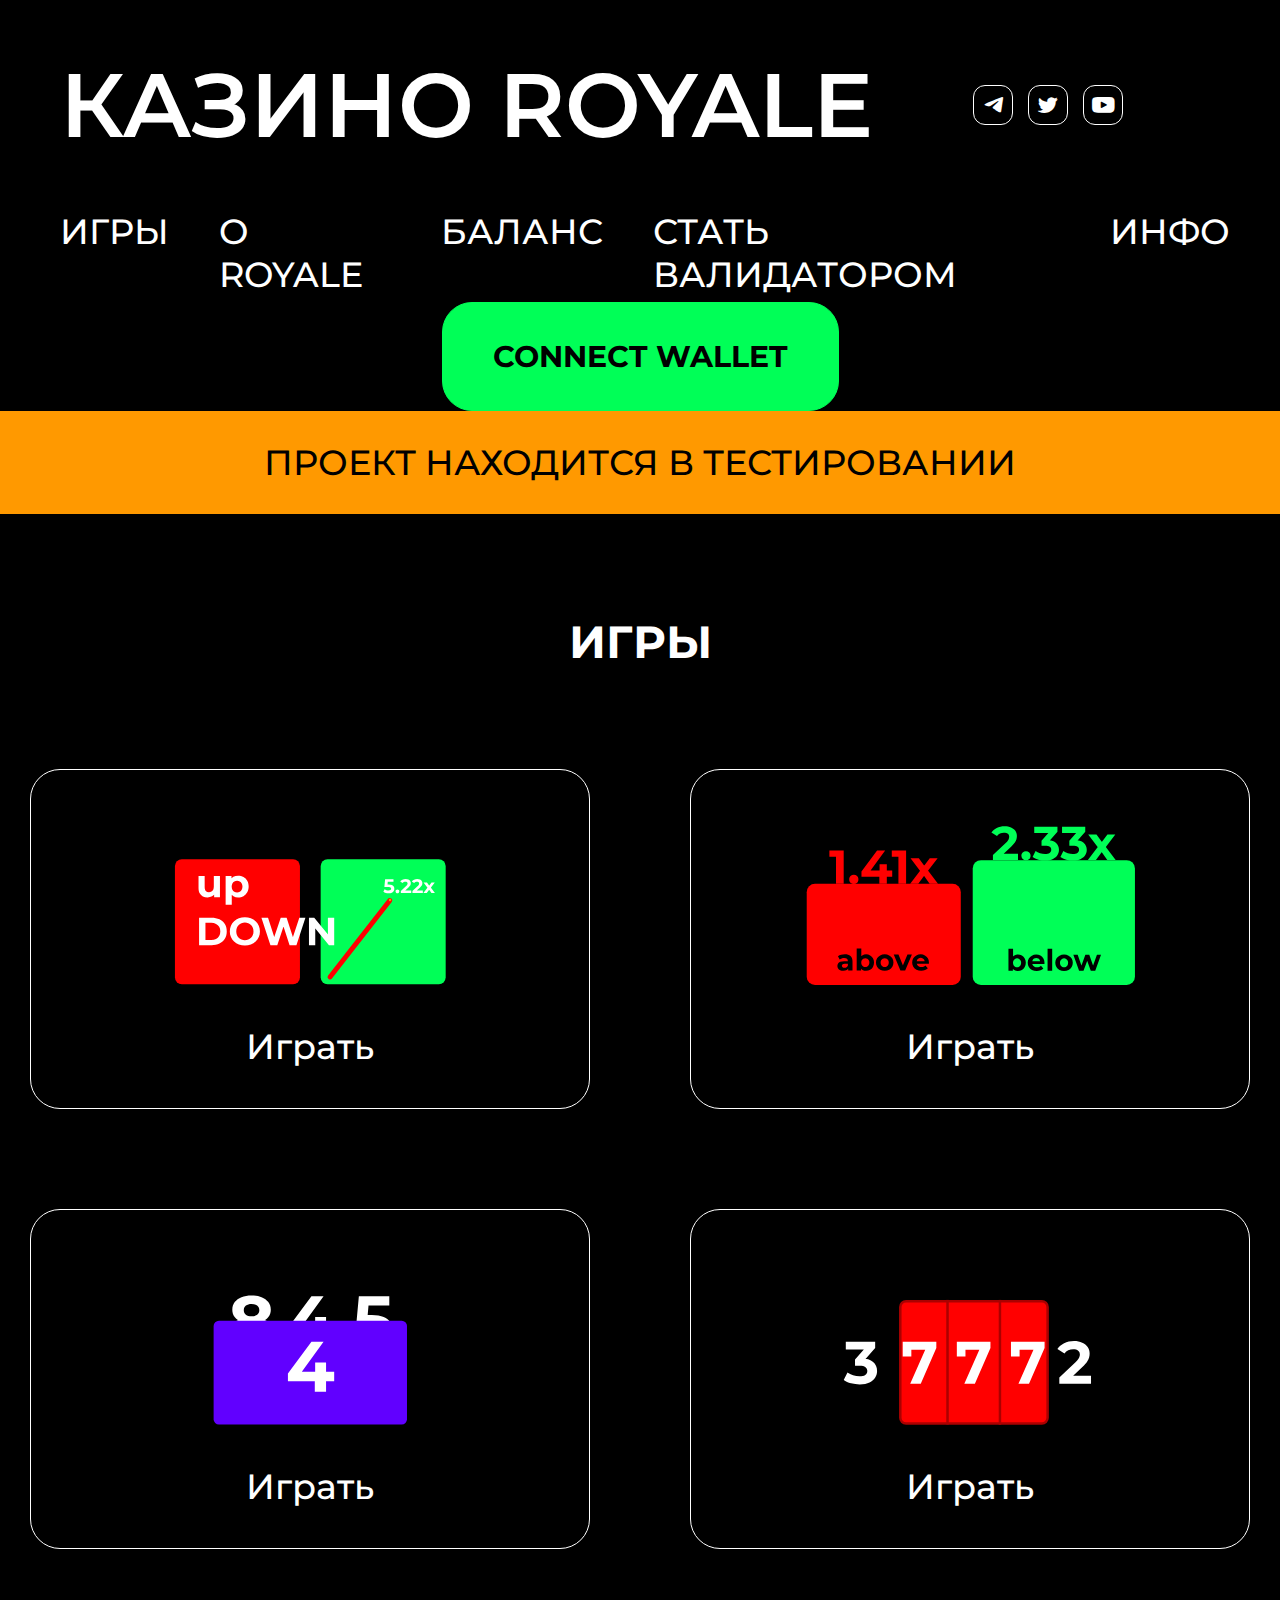
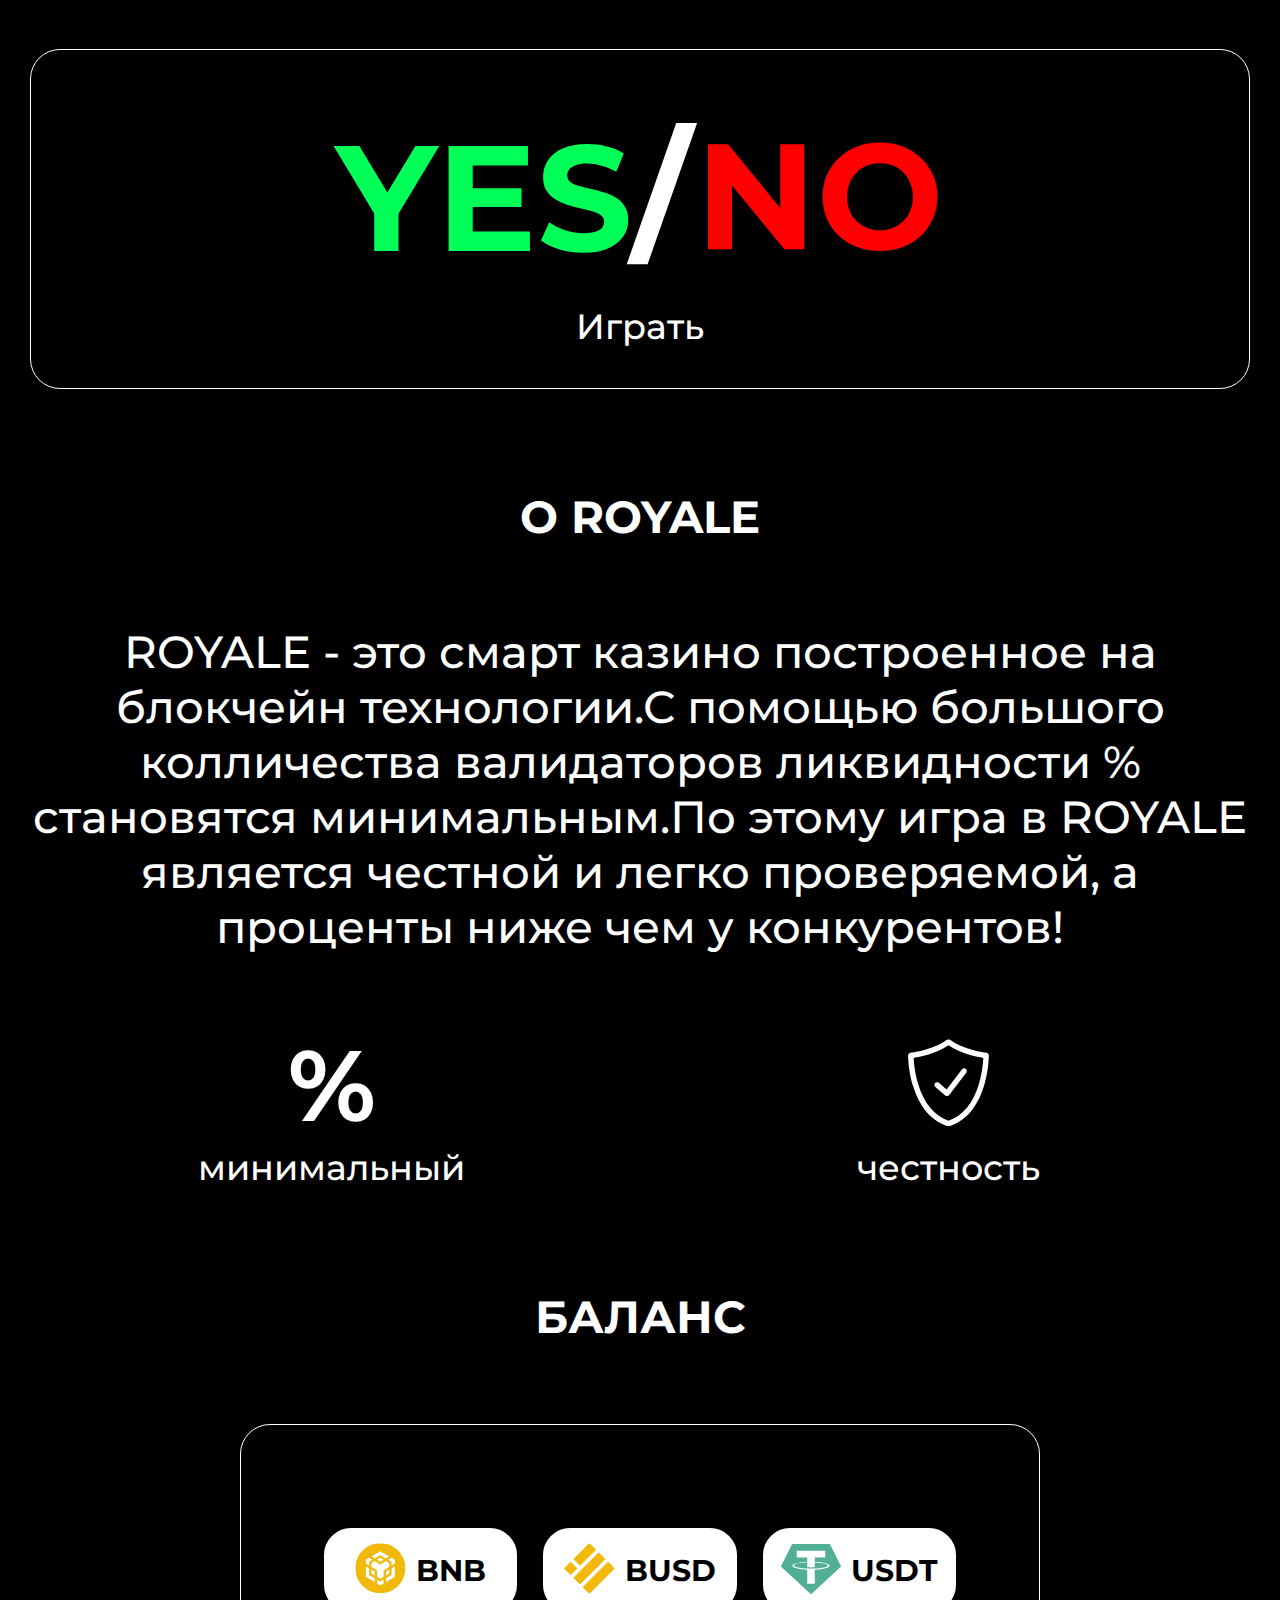
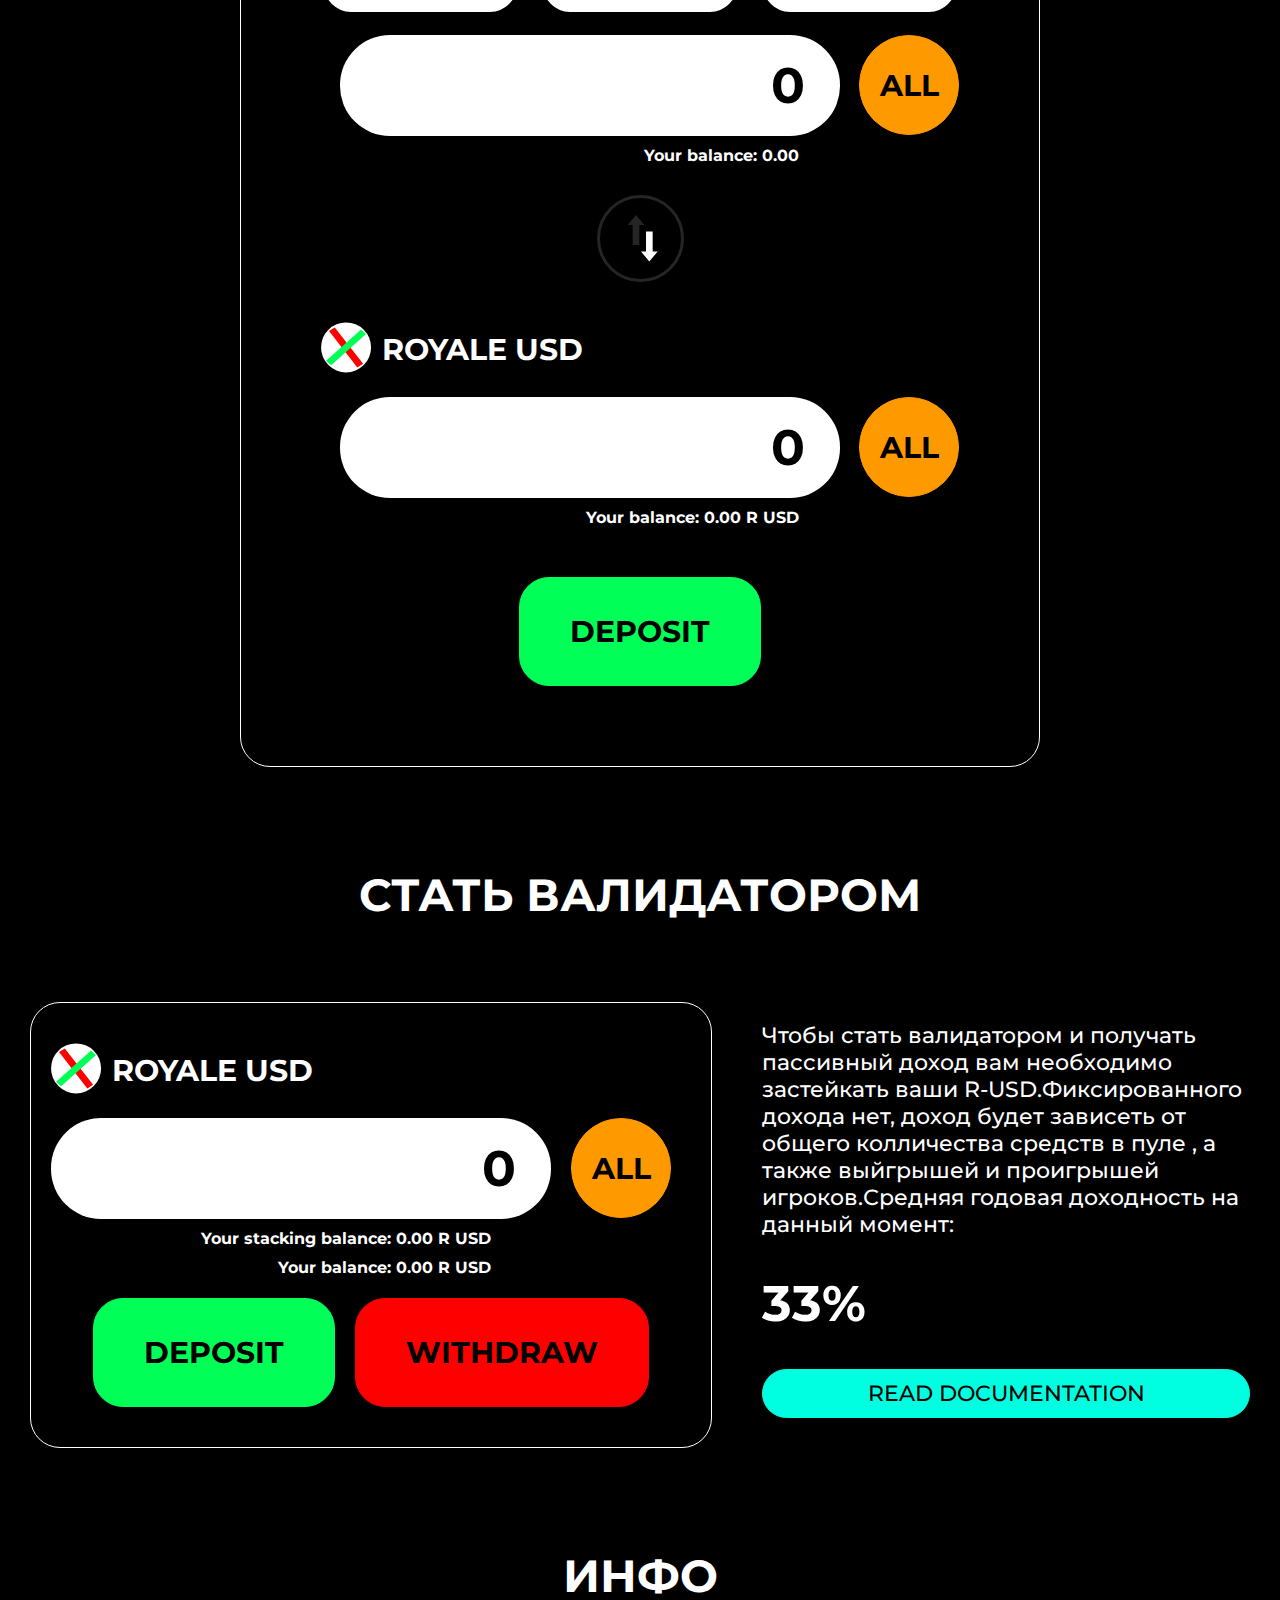
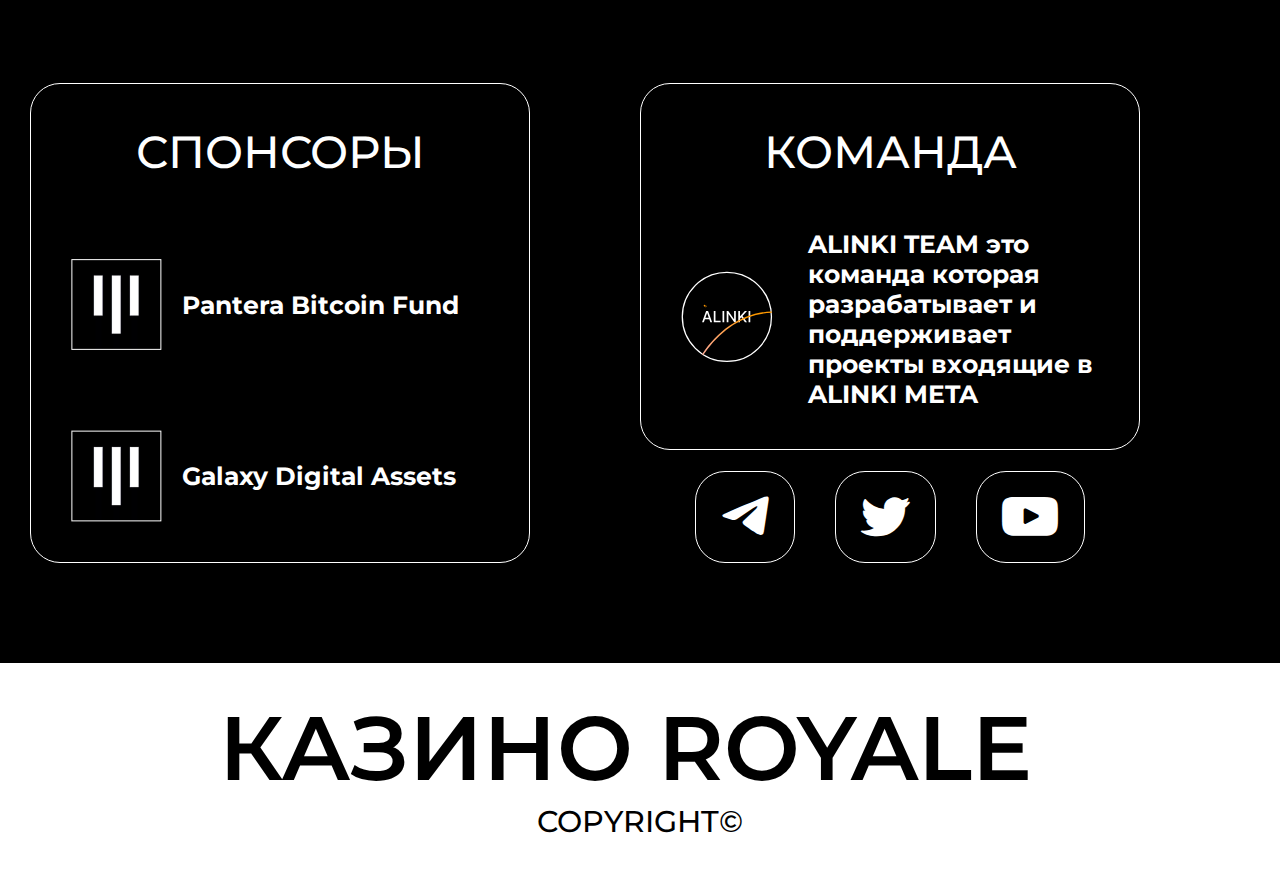
==== index/index.html @ 34220ea4 "ё112" ====
<!DOCTYPE html>
<html lang="en">
<head>
    <meta charset="UTF-8">
    <meta http-equiv="X-UA-Compatible" content="IE=edge">
    <meta name="viewport" content="width=device-width, initial-scale=1.0">
    <title>КАЗИНО ROYALE</title>
    <link rel="stylesheet" href="index.css">
    <link rel="stylesheet" href="..\fontStyle.css">
</head>
<body>
    <header class="header">
        <div class="header__body">
            <div class="header__inner">
                <div class="header__content">
                    <div class="header__top">
                        <div class="header__title title-logo">КАЗИНО ROYALE</div>
                        <div class="header__logo">
                            <img class="logo" src="..\img\logo\mainLogo.svg" alt="">
                        </div>
                        <div class="header__socials">

                            <a href ="_blank" class="social icon-tg link"></a>
                            <a href ="_blank" class=" social icon-tw link"></a>
                            <a href ="_blank" class=" social icon-yt link"></a>
                        </div>
                    </div>
                    <div class="header__nav">
                        <a href ="#games" class="header__text text link">ИГРЫ</a>
                        <a href ="#royale" class="header__text text link">O ROYALE</a>
                        <a href ="#balance" class="header__text text link">БАЛАНС</a>
                        <a href ="#validator" class="header__text text link">СТАТЬ ВАЛИДАТОРОМ</a>
                        <a href ="#info" class="header__text text link">ИНФО</a>
                    </div>
                </div>
                <div class="header__connect">
                    <button class="header__button button ">CONNECT WALLET</button>
                </div>
            </div>
            <div class="header__footer">
                <div class="header__subtitle text">ПРОЕКТ НАХОДИТСЯ В ТЕСТИРОВАНИИ</div>
            </div>
        </div>
    </header>

    <div id="games" class="games">
        <div class="container">
            <div class="games__body">

                <div class="games__title title">ИГРЫ</div>
                <div class="games__inner">
    
                    <a href="..\upDown\upDown.html" class=" a games__item">
                        <div class="games__content">
                            <div class="games__logo">
                                <img src="..\img\logo\upDownLOGO.svg" alt="">
                            </div>
                            <div class="games__text text">Играть</div>
                        </div>
                    </a>

                    <a href="..\aboveBelow\aboveBelow.html" class=" a games__item">
                        <div class="games__content">
                            <div class="games__logo">
                                <img src="..\img\logo\aboveBelowLOGO.svg" alt="">
                            </div>
                            <div class="games__text text">Играть</div>
                        </div>
                    </a>
                    
                    <a href="..\numbers\numbers.html" class=" a games__item">
                        <div class="games__content">
                            <div class="games__logo">
                                <img src="..\img\logo\numbersLOGO.svg" alt="">
                            </div>
                            <div class="games__text text">Играть</div>
                        </div>
                    </a>

                    <a href="..\slots\slots.html" class=" a games__item">
                        <div class="games__content">
                            <div class="games__logo">
                                <img src="..\img\logo\slotsLOGO.svg" alt="">
                            </div>
                            <div class="games__text text">Играть</div>
                        </div>
                    </a>
                    
                    <a href="..\yesNo\yesNo.html" class=" a games__item big">
                        <div class="games__content">
                            <div class="games__logo">
                                <img src="..\img\logo\yesNoLOGO.svg" alt="">
                            </div>
                            <div class="games__text text">Играть</div>
                        </div>
                    </a>                   
                                   
                </div>
            </div>

        </div>
    </div>

    <div id="royale" class="about">
        <div class="container">
            <div class="about__title title">O ROYALE</div>
            <div class="about__text">ROYALE - это смарт казино построенное на блокчейн технологии.С помощью большого колличества валидаторов ликвидности % становятся минимальным.По этому игра в ROYALE является честной и легко проверяемой, а проценты ниже чем у конкурентов!</div>
            <div class="about__pluses">

                <div class="about__item">
                    <div class="about__svg">
                        <div class="percent">%</div>

                    </div>
                    <div class="about__subtitle text">минимальный</div>
                </div>

                <div class="about__item">
                    <div class="about__svg help">
                        <img src="..\img\about\shield.svg" alt="">

                    </div>
                    <div class="about__subtitle text">честность</div>
                </div>

            </div>
        </div>
    </div>
    <div id="balance" class="balance">
        <div class="container">
            <div class="balance__title title">БАЛАНС</div>
            <div class="balance__body">
                <div class="balance__content">

                    <div class="balance__first">
                        <div class="balance__choice">
                            <div class="choice__body">
                                <button class="choice__item BNB">
                                    <div class="balance__choice-img">
                                        <img src="..\img\choice\bnb.svg" alt="">
                                    </div>
                                    <div class="choice__text">BNB</div>
                                </button>

                                <button class="choice__item BUSD">
                                    <div class="balance__choice-img">
                                        <img src="..\img\choice\busd.svg" alt="">
                                    </div>
                                    <div class="choice__text">BUSD</div>

                                </button>

                                <button class="choice__item USDT">
                                    <div class="balance__choice-img">
                                        <img src="..\img\choice\usdt.svg" alt="">
                                    </div>
                                    <div class="choice__text">USDT</div>
                                </button>
                            </div>
                        </div>
                        <div class="balance__in">
                            <div class="balance__input">
                                <input class="input inputBalanceTop" type="number" value="0">
                                <div class="validator__balance">Your balance: <span class="validator__balance balance-top">0.00</span></div>
                            </div>
                            <button class="balance__all balance-allTop">ALL</button>
                        </div>
                    </div>

                    <div class="balance__arrow">
                        <img class="arrow" src="..\img\choice\arrowDOWN.svg" alt="">
                    </div>

                    <div class="balance__second">
                        <div class="balance__usd">
                            <div class="balance__choice-img">
                                <img src="..\img\logo\coinLOGO.svg" alt="">
                            </div>
                            <div class="choice__text white">ROYALE USD</div>
                        </div>
                        <div class="balance__in">
                            <div class="balance__input">
                                <input class="input inputBalanceBottom" type="number" value="0">
                                <div class="validator__balance">Your balance: <span class="validator__balance balance-bottom">0.00</span></div>
                            </div>
                            <button class="balance__all balance-allBoottom">ALL</button>
                        </div>
                    </div>
                    <button class="balance__button button">DEPOSIT</button>

                </div>
            </div>
        </div>
    </div>
    <div id="validator" class="validator">
        <div class="container">
            <div class="validator__body">
                <div class="validator__title title">СТАТЬ ВАЛИДАТОРОМ</div>
                <div class="validator__content">
                    <div class="validator__left">
                        <div class="balance__second">
                        <div class="balance__usd">
                            <div class="balance__choice-img">
                                <img src="..\img\logo\coinLOGO.svg" alt="">
                            </div>
                            <div class="choice__text white">ROYALE USD</div>
                        </div>
                        <div class="balance__in">
                            <div class="balance__input">
                                <input class="input validator__input stacking-input" type="number" value="0">
                                <div class="validator__balance">Your stacking balance: <span class="validator__balance balance-stacking">0.00 R USD</span></div>
                                <div class="validator__balance">Your balance: <span class="validator__balance balance-bottom2">0.00 R USD</span></div>
                            </div>
                            <button class="balance__all validator__all balance-allstacking">ALL</button>
                        </div>
                        <div class="validator__buttons">
                            <button class="balance__button button validator__button stacking-deposit">DEPOSIT</button>
                            <button class="balance__button-on button validator__button stacking-withdraw">WITHDRAW</button>
                        </div>
                    </div>
                    </div>

                    <div class="validator__right">
                        <div class="validator__text">Чтобы стать валидатором и получать пассивный доход вам необходимо застейкать ваши R-USD.Фиксированного дохода нет, доход будет зависеть от общего колличества средств в пуле , а также выйгрышей и проигрышей игроков.Средняя годовая доходность на данный момент:</div>
                        <div class="validator__percent">33%</div>
                        <a href="" class="validator__documentation link">READ DOCUMENTATION</a>

                    </div>

                    </div>
                </div>
            </div>
        </div>
    </div>
    <div id="info" class="info">
        <div class="container">
            <div class="info__main-title title">ИНФО</div>
            <div class="info__inner">
                <div class="info__sponsors">

                    <div class="info__body">

                        <div class="info__title">СПОНСОРЫ</div>

                        <div class="sponsors__item">
                            <img src="..\img\sponsors\1spons.png" alt="">
                            <div class="info__text ">Pantera Bitcoin Fund</div>
                        </div>

                        <div class="sponsors__item">
                            <img src="..\img\sponsors\2spons.png" alt="">
                            <div class="info__text ">Galaxy Digital Assets</div>
                        </div>

                    </div>

                </div>

                <div class="info__team">

                    <div class="info__body">
                        <div class="info__title">КОМАНДА</div>
                        <div class="team__body">
                            <div class="team__icon">
                                <img src="..\img\sponsors\team.svg" alt="">
                            </div>
                            <div class="info__text team__text"> <div class=""> ALINKI TEAM это команда которая разрабатывает и поддерживает проекты входящие в ALINKI META</div></div>
                        </div>
                    </div>
                    <div class="info__soc">
                        <a href="" class=" link info__item icon-tg"></a>
                        <a href="" class=" link info__item icon-tw"></a>
                        <a href="" class=" link info__item icon-yt"></a>
                    </div>

                </div>

            </div>
        </div>
    </div>
    <footer class="footer">
        <div class="container">
            <div class="footer__logo">
                <div class="footer__title">КАЗИНО ROYALE</div>
                <img class="logo" src="..\img\logo\mainLogo.svg" alt="">
            </div>
            <div class="copyright">COPYRIGHT©</div>
        </div>
    </footer>

    <script src="index.js"></script>

</body>
</html>
---- index/index.css ----
@import url('https://fonts.googleapis.com/css2?family=Montserrat:wght@500;600;700&display=swap');

body {
    margin:0;
    background-color: #000000;
    color: #fff;
    font-weight: 700;
    font-family: 'Montserrat', sans-serif;
    transition-duration: .2s;
}

*,*::after,*::before {
    box-sizing: border-box;
}

.container {
    max-width: 1250px;
    margin: 0 auto;
    padding: 0 15px;
}

.link {
    color: #fff;
    text-decoration: 0;
}

.header {
    margin-top: 50px;
}
.header__body {

}

.header__inner {
    display: flex;
    flex-wrap: wrap;
}
.header__content {

}

.header__top {
    display: flex;
    flex-wrap: wrap;
    align-items: center;
}
.header__title {
    margin-left: 60px;
}
.title-logo {
    font-weight: 600;
    font-size: 90px;
}
.header__logo {
    margin: 0 50px;
}

.logo {

}

.header__socials {
    display: flex;
    gap: 15px;
    height: 60px;
}

.social {
    margin-top: 10px;
    border: 0.5px solid #fff;
    display: flex;
    flex-wrap: wrap;
    align-items: center;
    justify-content: center;
    border-radius: 12px;
    width: 40px;
    height: 40px;
    transition-duration: .2s;
}

.social:hover {
    background-color: #fff;
    color: #000000;
    height: 60px;
    padding-top: 20px;
}

.header__nav {
    margin: 50px;
    margin-left: 60px;
    display: flex;
    gap:50px;
    height: 42px;
}

.header__text {
    transition-duration: .2s;
}

.header__text:hover {
    color: rgb(170, 170, 170);
    margin-top: 5px;

}

.text {
    font-weight: 500;
    font-size: 30px;
}
.header__connect {
    display: flex;
    justify-content: center;
    align-items: center;
    flex: 1 0 auto;
}
.header__button {
    background-color: #00FF57;
    border: 1px solid #00FF57;    
}

.header__button-on {
    background-color: #000;
    color: #00FF57;
    border: 1px solid #00FF57;
}



.button {
    padding: 35px 50px;
    border-radius: 30px;
    font-size: 30px;
    font-weight: 700;
    font-family: 'Montserrat', sans-serif;
    transition-duration: .2s;
}

.header__button:hover {
    background-color: black;
    color: #00FF57;
}

.header__footer {
    background-color: #FF9900;
    padding: 30px 0px;
    text-align: center;
}
.header__subtitle {
    color: #000000;
}

.a {
    color: #fff;
    text-decoration: 0;
}

.games {

}



.games__body {
    text-align: center;
}

.games__title {
    
}

.title {
    margin-top: 100px;
    font-size: 45px;
}

.games__inner {
    display: flex;
    flex-wrap: wrap;
    column-gap: 100px;
    justify-content: center;

}

.games__item {
    border: 1px solid white;
    display: flex;
    align-items: flex-end;
    margin-top: 100px;
    border-radius: 30px;
    width: 560px;
    height: 340px;
    transition-duration: .2s;
}

.big {
    width: 100%;
}
.games__item:hover {
    border: 1px solid #FF9900;
    background-color: #FF9900;
}
.games__content {
    width: 100%;
}

.games__logo {
    display: flex;
    justify-content: center;
    align-items: center;
}

.games__text {
    margin: 40px auto;

}

.text {
    font-size: 35px;
}


.about {
    text-align: center;
}

.about__title {

}


.about__text {
    font-weight: 500;
    font-size: 45px;
    margin-top: 80px;
    margin-bottom: 70px;
}
.percent {
    font-size: 100px;
}
.about__pluses {
    display: flex;
    gap: 350px;
    justify-content: center;

}
.about__item {
}

.about__svg {
}

.help {
    width: 267px;
    padding: 15px 0;
}



.balance {
    text-align: center;
}

.balance__title {
}

.balance__body {
    margin-top: 80px;
    border: 1px solid white;
    border-radius: 30px;
    padding: 80px;
    margin: 0 auto;
    margin-top: 80px;
    max-width: 800px;
}

.balance__content {
    text-align: center;
}

.balance__first {

}

.balance__choice {

}

.choice__body {
    display: flex;
    gap: 20px;
}

.choice__item {
    background-color: white;
    border-radius: 30px;
    border: 3px solid black;
    display: flex;
    justify-content: center;
    align-items: center;
    margin: 20px 0;
    padding: 15px;
    width: 200px;
    transition-duration: .2s;
    font-weight: 700;
    font-family: 'Montserrat', sans-serif;
}

.choice__item:hover {
    background-color: #f8e6ca;
}

.choice__item-focus {
    background-color: #f8e6ca;
    border: 3px solid #FF9900;
}

.BNB {
}

.balance__choice-img {
    margin-right: 10px;
}

.choice__text {
    font-size: 30px;
    color: black;
}

.BUSD {

}


input[type="number"]::-webkit-outer-spin-button,
input[type="number"]::-webkit-inner-spin-button {
    -webkit-appearance: none;
}

input[type='number'],
input[type="number"]:hover,
input[type="number"]:focus {
    appearance: none;
    -moz-appearance: textfield;
}

input {outline:none;}

.balance__in {
    display: flex;
    max-height:100px;
}

.input {
    max-width: 500px;
    padding: 20px 35px;
    text-align: right;
    background-color: #fff;
    font-family: 'Montserrat', sans-serif;
    font-size: 50px;
    font-weight: 700;
    border: 0;
    border-radius: 50px;
    color: #000000;
}

.balance__input {
    flex: 1 0 auto;

}

.balance__all {
    border-radius: 50px;
    font-family: 'Montserrat', sans-serif;
    font-size: 30px;
    font-weight: 700;
    
    border:1px solid #FF9900;
    background-color: #FF9900;
    width: 100px;
    transition-duration: .2s;
    color: #000;
}

.balance__all:hover {
    background-color: black;
    color:#FF9900;
}

.balance__all:active {
    background-color: #FF9900;
}

.balance__arrow {
    margin-top: 60px;
    margin-bottom: 40px;
    display: flex;
    justify-content: center;
    align-items: center;

}

.arrow {
    border: 3px solid black;
    border-radius: 50px;
    transition-duration: .2s;

    border: 3px solid #252525;
}

.arrow:hover {
    border: 3px solid white;

}

.white {
    color:white;
}

.balance__usd {
    display: flex;
    justify-content: start;
    align-items: center;
    margin-bottom: 20px;
}

.balance__button {
    margin-top: 80px;
    background-color: #00FF57;
    border: 1px solid #00FF57;
}

.balance__button:hover {
    background-color: #000;
    color: #00FF57;
}

.balance__button-on {
    margin-top: 80px;
    background-color: #FF0000;
    border: 1px solid #FF0000;
}

.balance__button-on:hover {
    background-color: #000;
    color: #FF0000;
}

.validator {

}

.validator__body {
    text-align: center;
}
.validator__title {
   
}

.validator__content {
    display: flex;
    margin-top: 80px;
    gap: 50px;
}

.validator__left {
    border: 1px solid white;
    border-radius: 30px;
    padding: 40px 20px;
}

.validator__all {
    margin: 0px 20px;
}

.validator__button {
    margin-top: 80px;
}

.validator__buttons {
    display: flex;
    gap: 20px;
    justify-content: center;
}

.balance__all {
}

.validator__balance {
    text-align: right;
    margin-right: 30px;
    margin-top: 10px;
}


.balance__button {

}


.validator__right {
    text-align: left;
    padding: 20px 0;
    font-weight: 500;
}

.validator__text {
    font-size: 22px;

}

.validator__percent {
    margin: 35px 0px;
    font-size: 50px;
    font-weight: 700;
}

.validator__documentation {
    color: #000;
    background-color: #00FFE0;
    border-radius: 30px;
    font-size: 22px;
    font-weight: 500;
    font-family: 'Montserrat';
    padding:  10px 20px;
    transition-duration: .2s;
    border: 1px solid #00FFE0;
    display: block;
    text-align: center;
}

.validator__documentation:hover {
    color: #00FFE0;
    background-color: #000;
}

.info {
    text-align: center;
}

.info__main-title {

}

.info__inner {
    margin-top: 80px;
    display: flex;
    justify-content: space-between;

}

.info__sponsors {

}

.info__body {
    border: 1px solid white;
    border-radius: 30px;
    width: 500px;
    padding: 40px;
}
.info__title {
    font-weight: 500;
    font-size: 45px;
}

.sponsors__item {
    display: flex;
    gap: 20px;
    align-items: center;
    margin-top: 80px;
}

.info__text {
    font-size: 25px;

}

.info__team {
    display: flex;
    flex-wrap: wrap;
    align-content: space-between;
    justify-content: center;
}

.team__body {
    display: flex;
    align-items: center;
    margin-top: 50px;
    justify-content: start;
    gap: 35px;
}

.team__text {
    text-align: left;
}

.info__soc {
    display: flex;
    gap: 40px;
    justify-content: center;
    align-items: flex-end;

}
.info__item {
    border: 1px solid white;
    padding: 25px;
    font-size: 40px;
    border-radius: 30px;
    transition-duration: .2s;
}

.info__item:hover {
    color: #000;
    background-color: white;
}

.footer {
    margin-top: 100px;
    background-color: white;
    text-align: center;
}

.footer__logo {
    padding-top: 30px;
    display: flex;
    justify-content: center;
    gap: 30px;
}

.footer__title {
    font-weight: 600;
    font-size: 90px;
    color: #000;


}
.logo {
    
}
.copyright {
    color: #000;
    font-weight: 500;
    font-size:30px;
    padding-bottom: 30px;
}
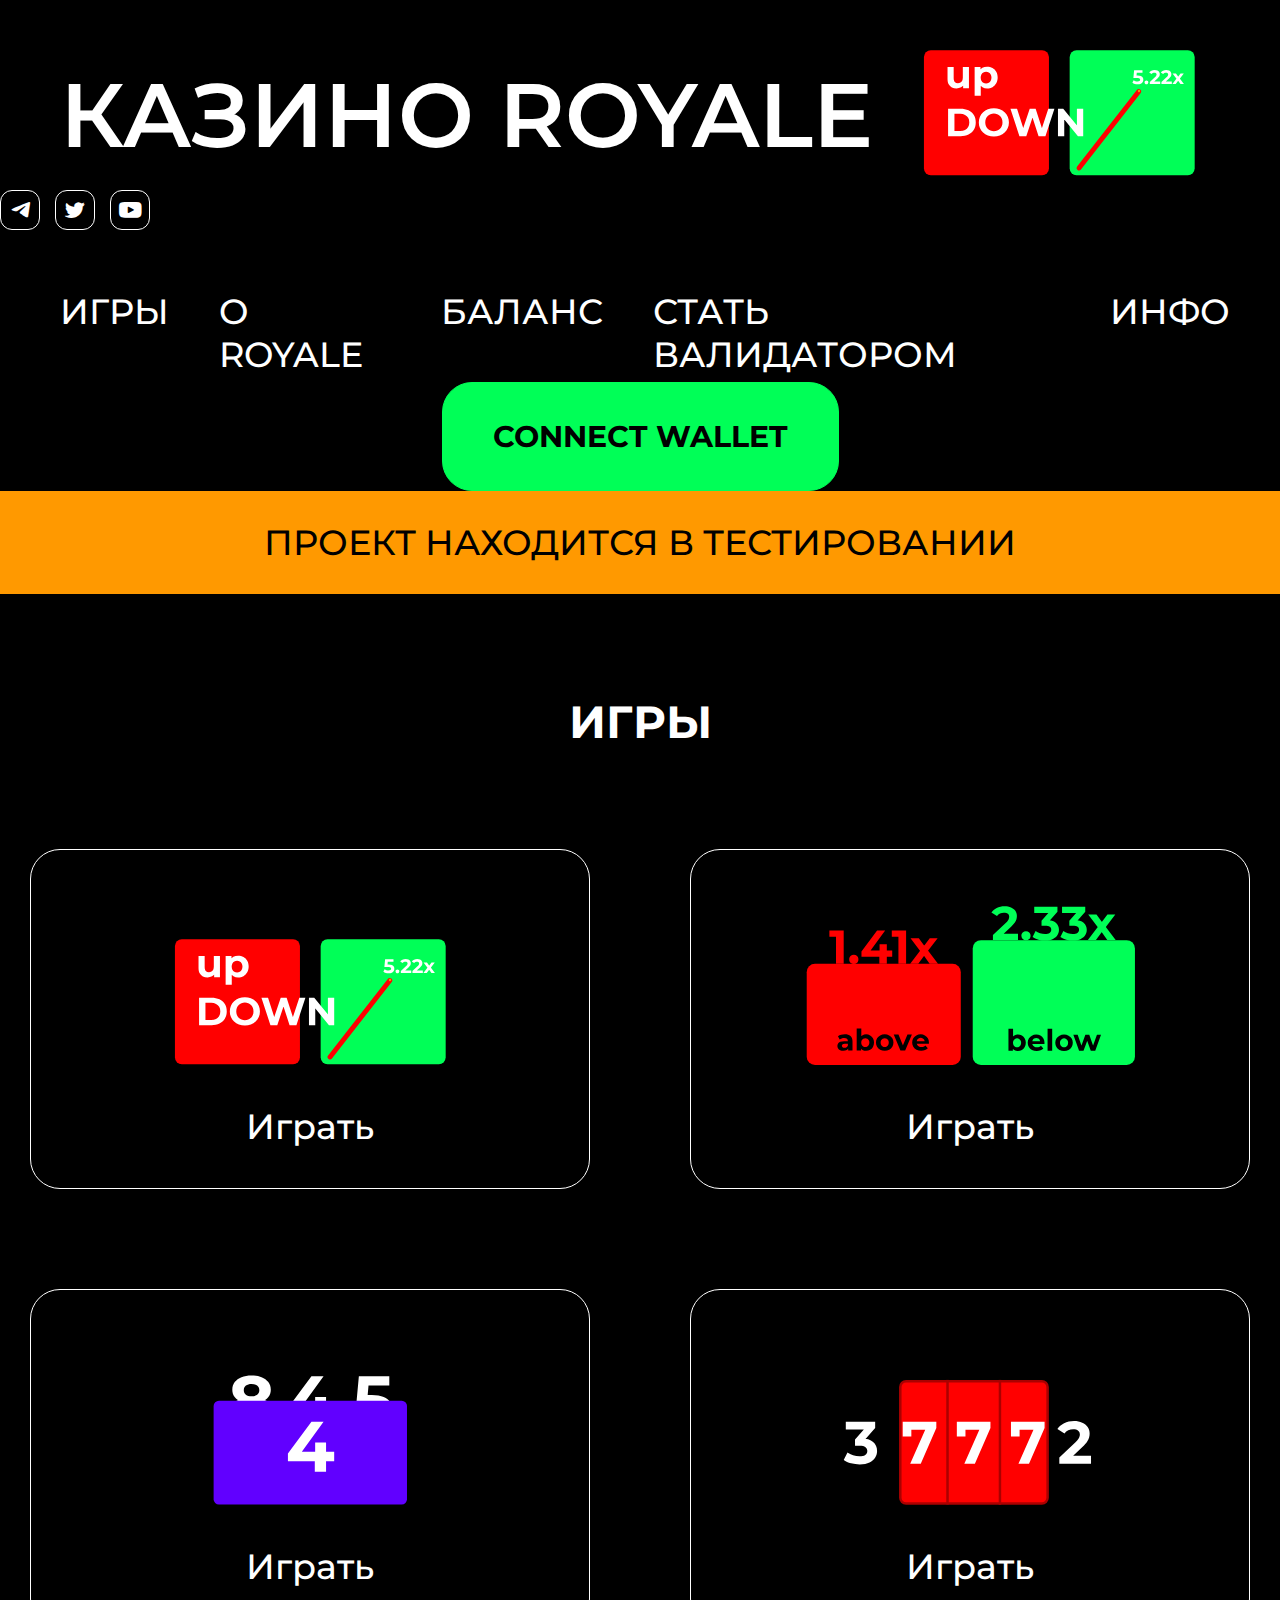
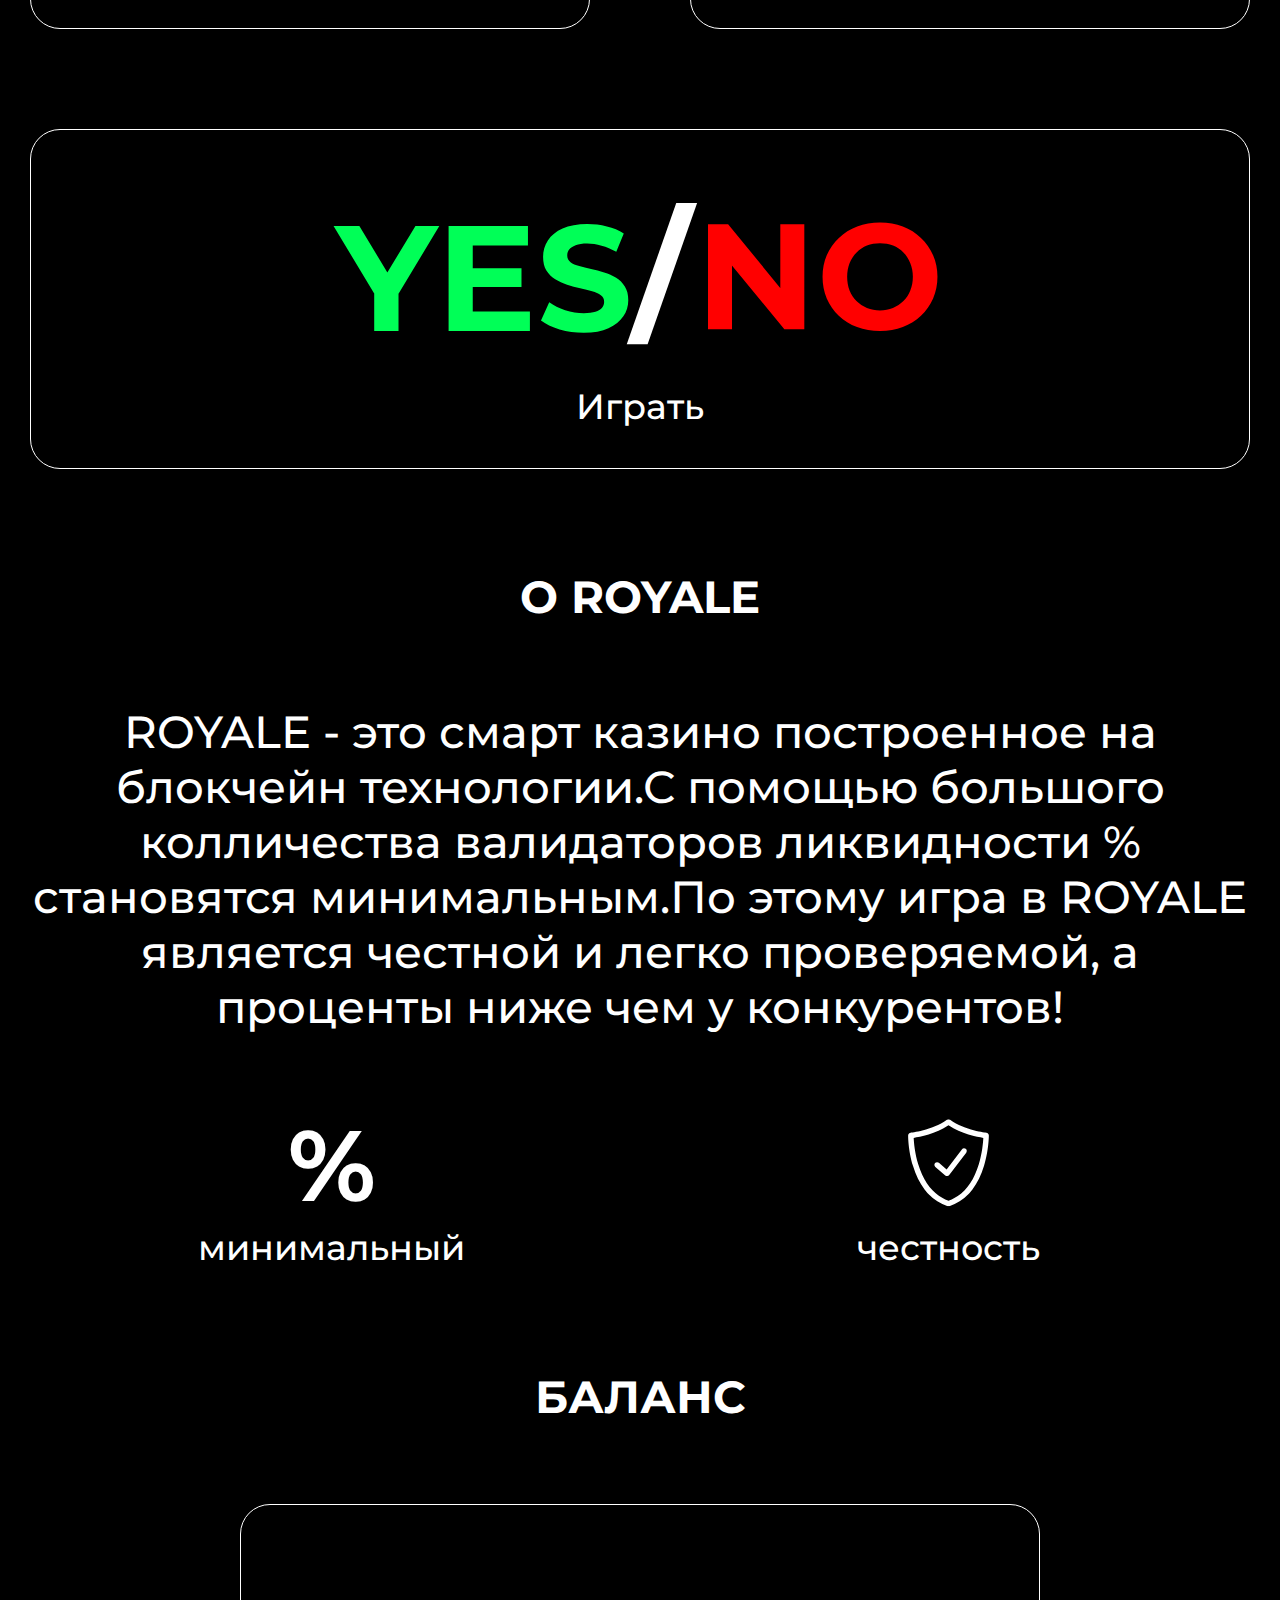
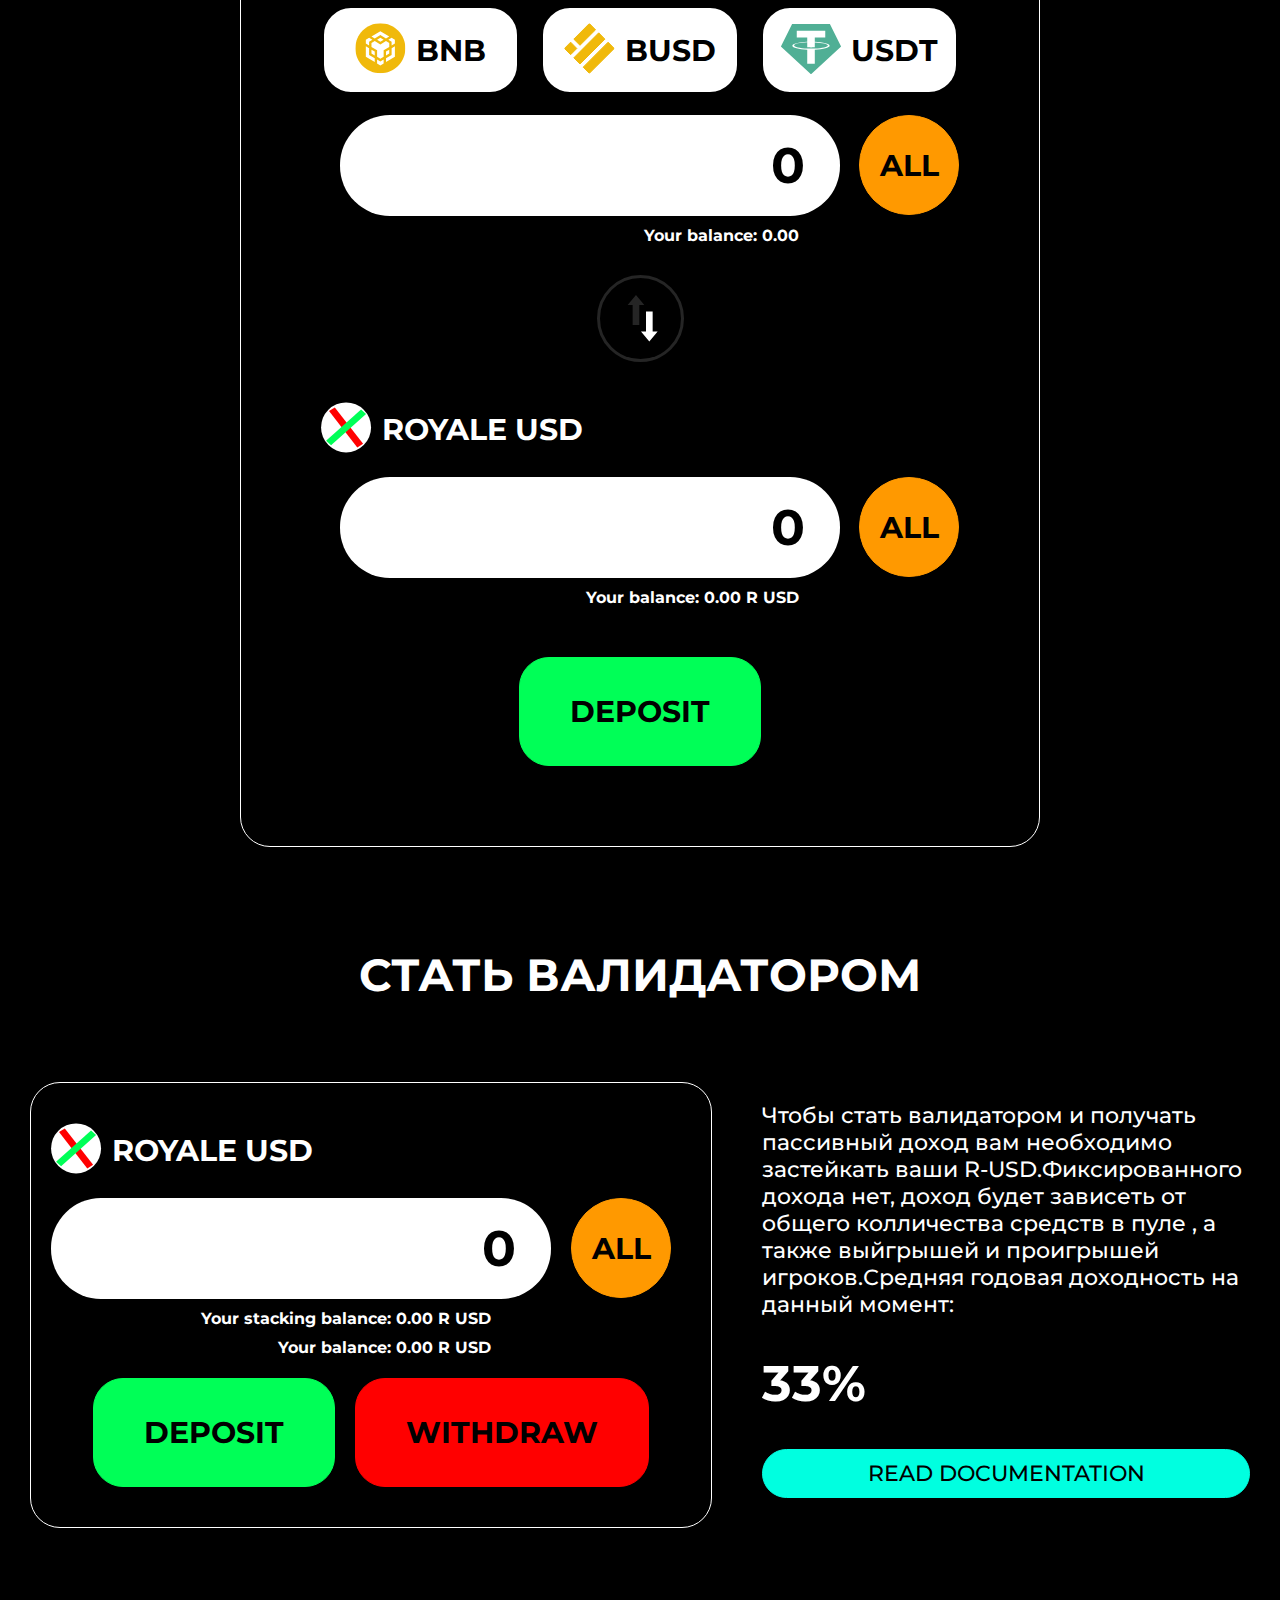
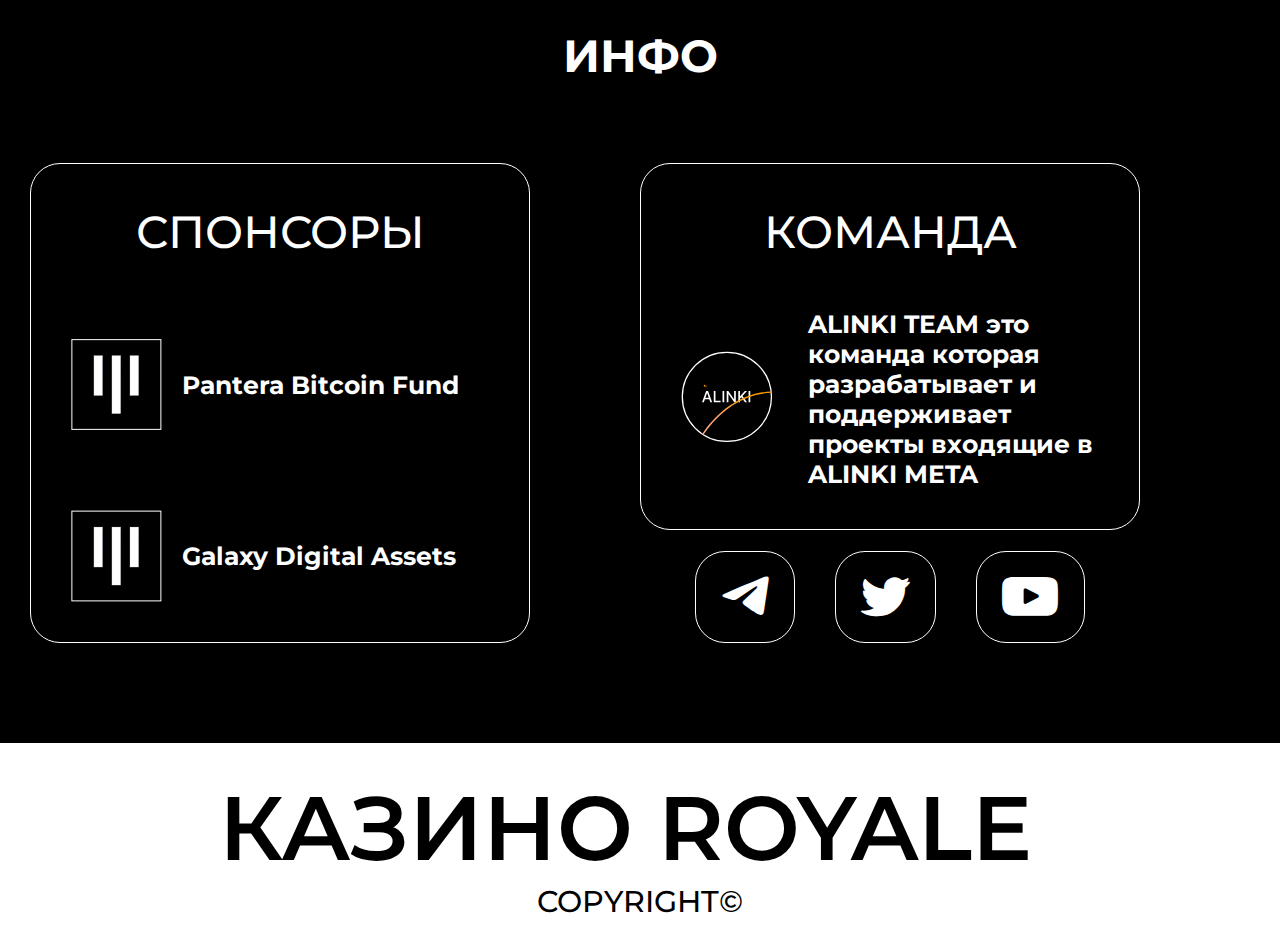
==== commit 0d933d68: "Update index.html" ====
--- a/index/index.html
+++ b/index/index.html
@@ -16,7 +16,7 @@
                     <div class="header__top">
                         <div class="header__title title-logo">КАЗИНО ROYALE</div>
                         <div class="header__logo">
-                            <img class="logo" src="..\img\logo\mainLogo.svg" alt="">
+                            <img class="logo" src="..\img\logo\upDownLOGO.svg" alt="">
                         </div>
                         <div class="header__socials">
 
@@ -291,4 +291,4 @@
     <script src="index.js"></script>
 
 </body>
-</html>+</html>
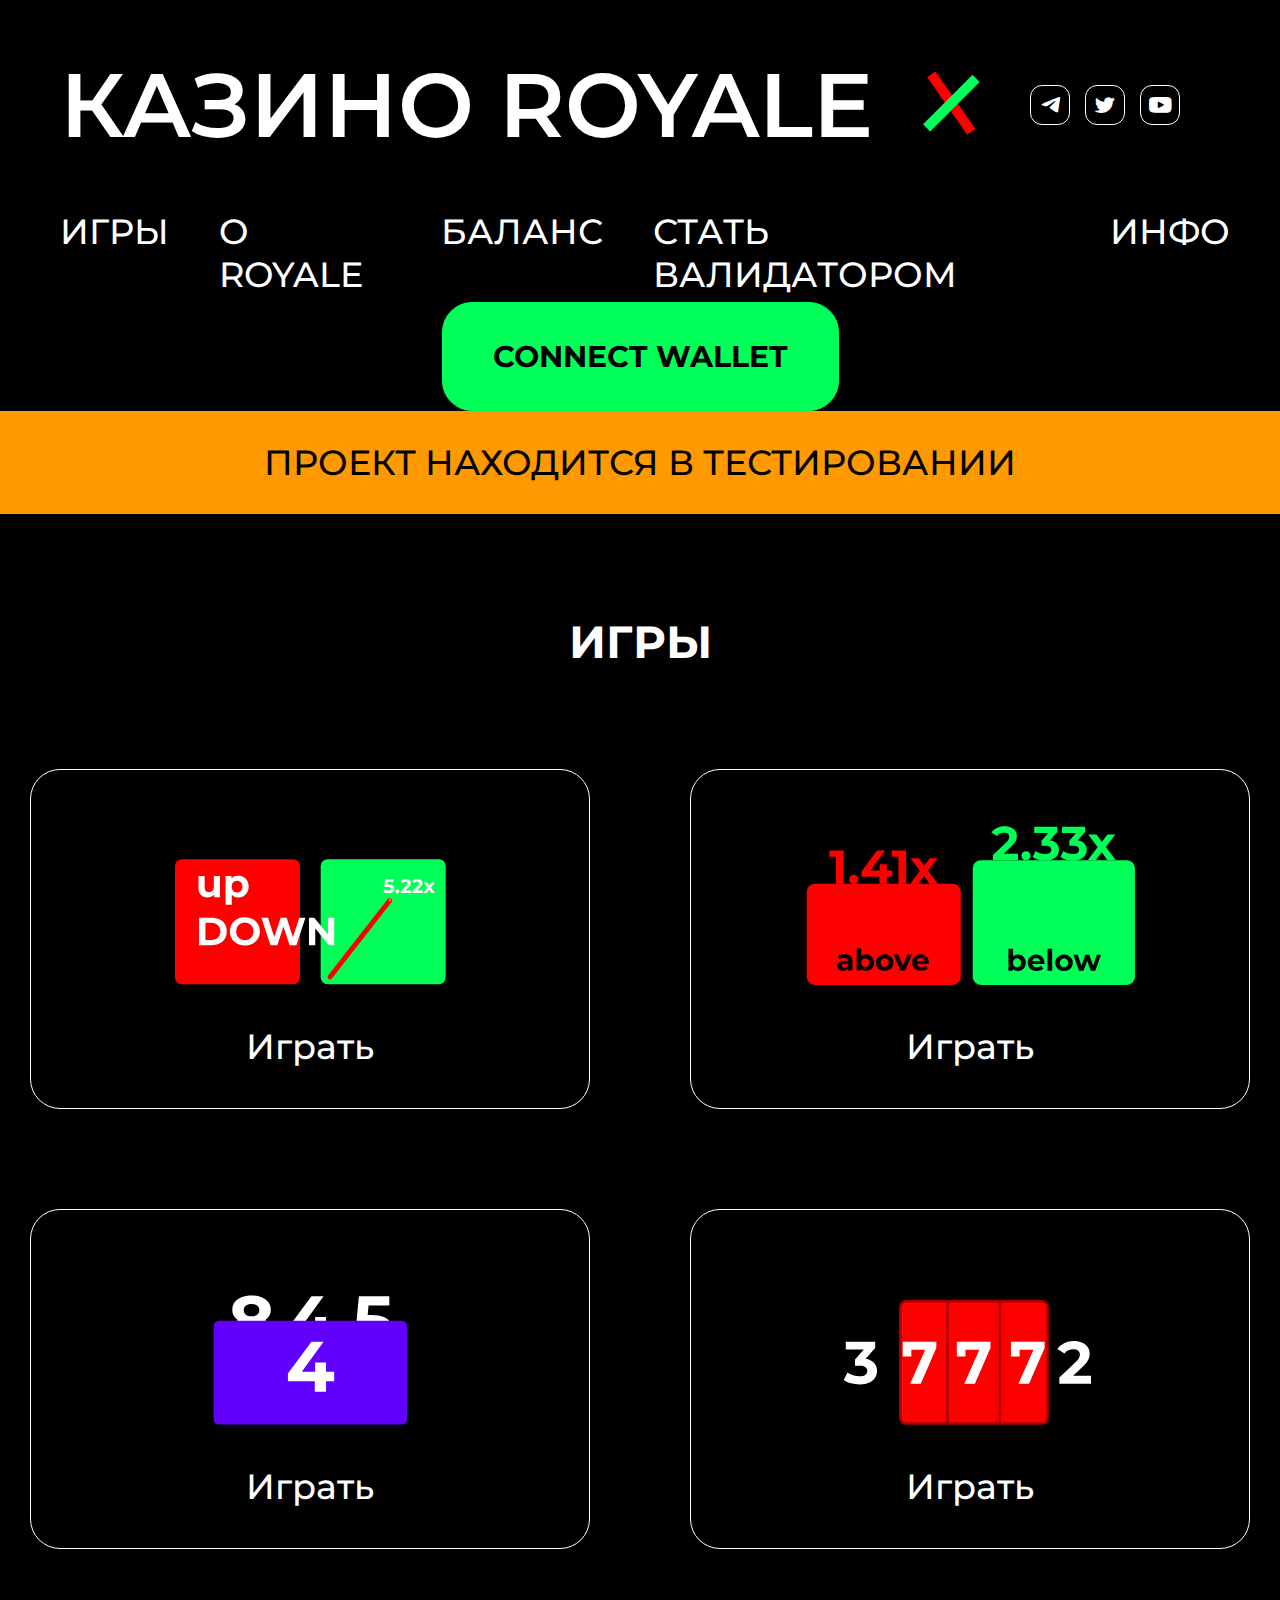
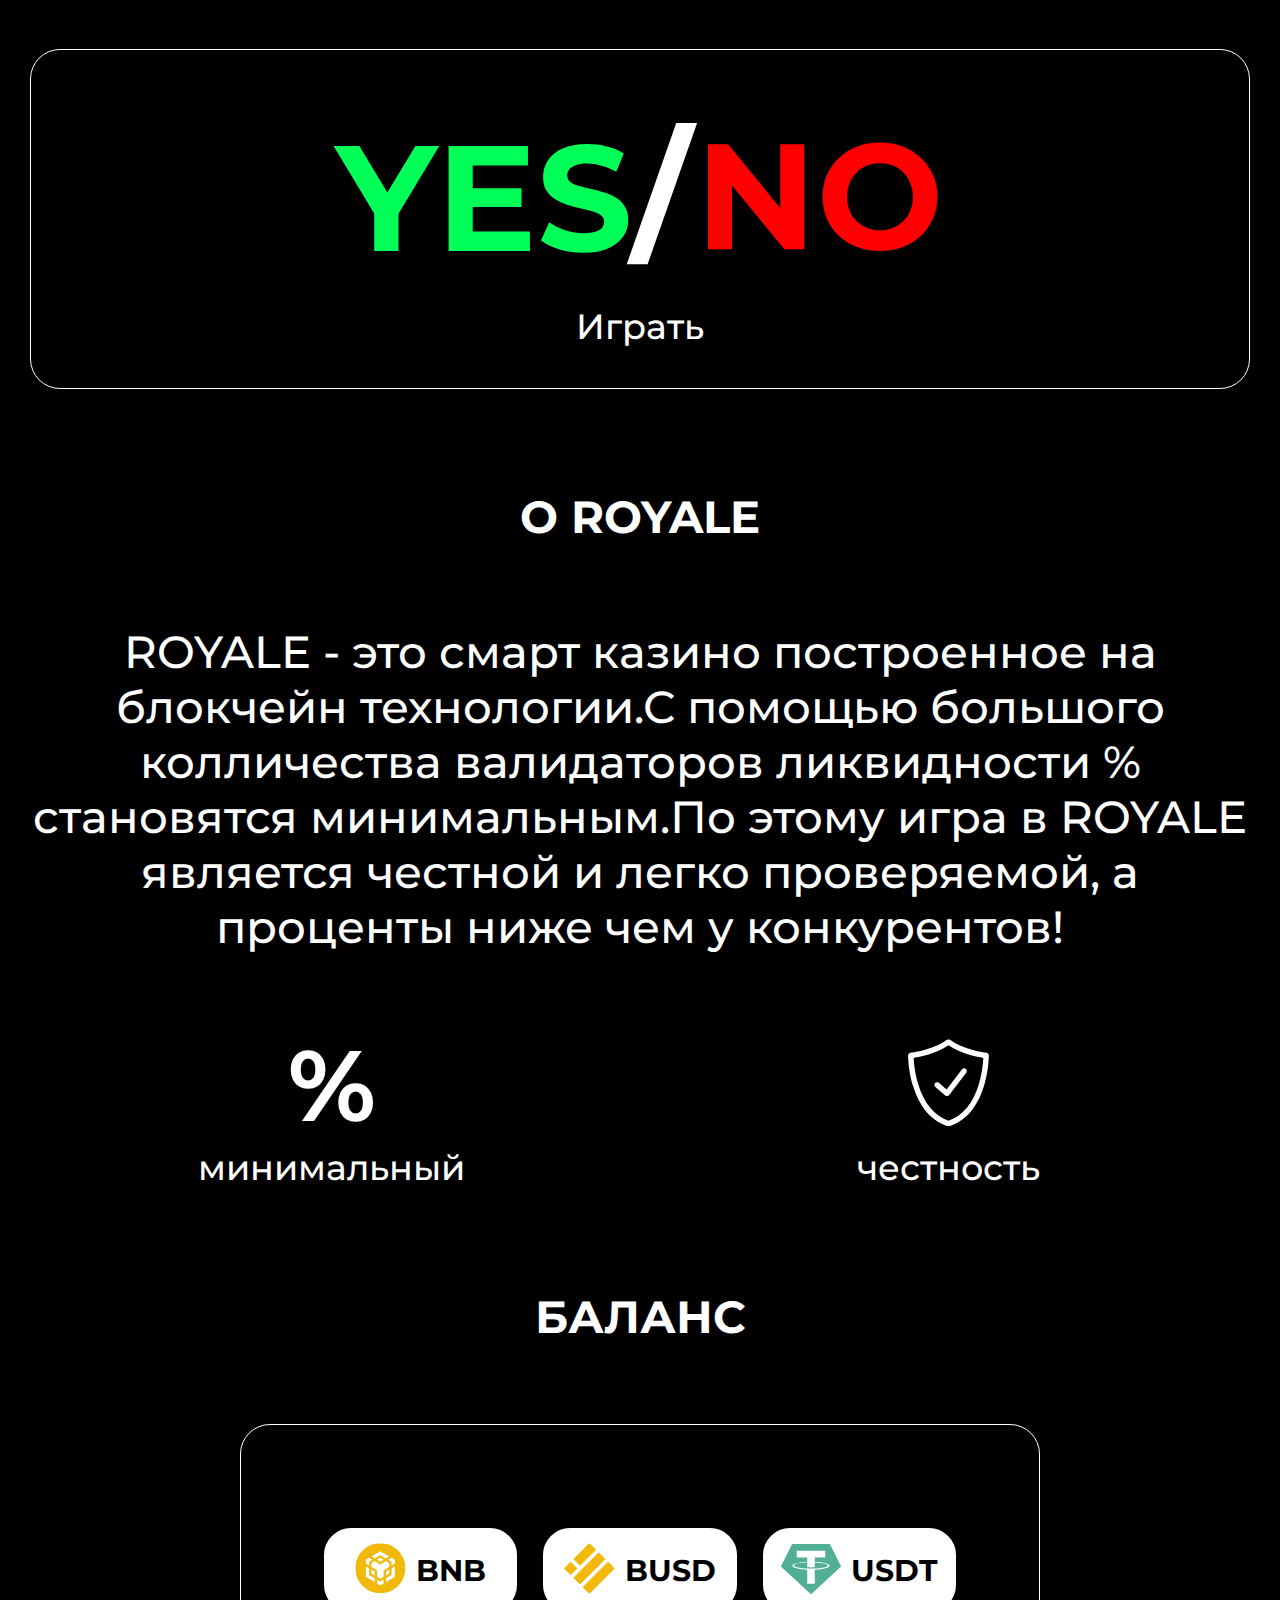
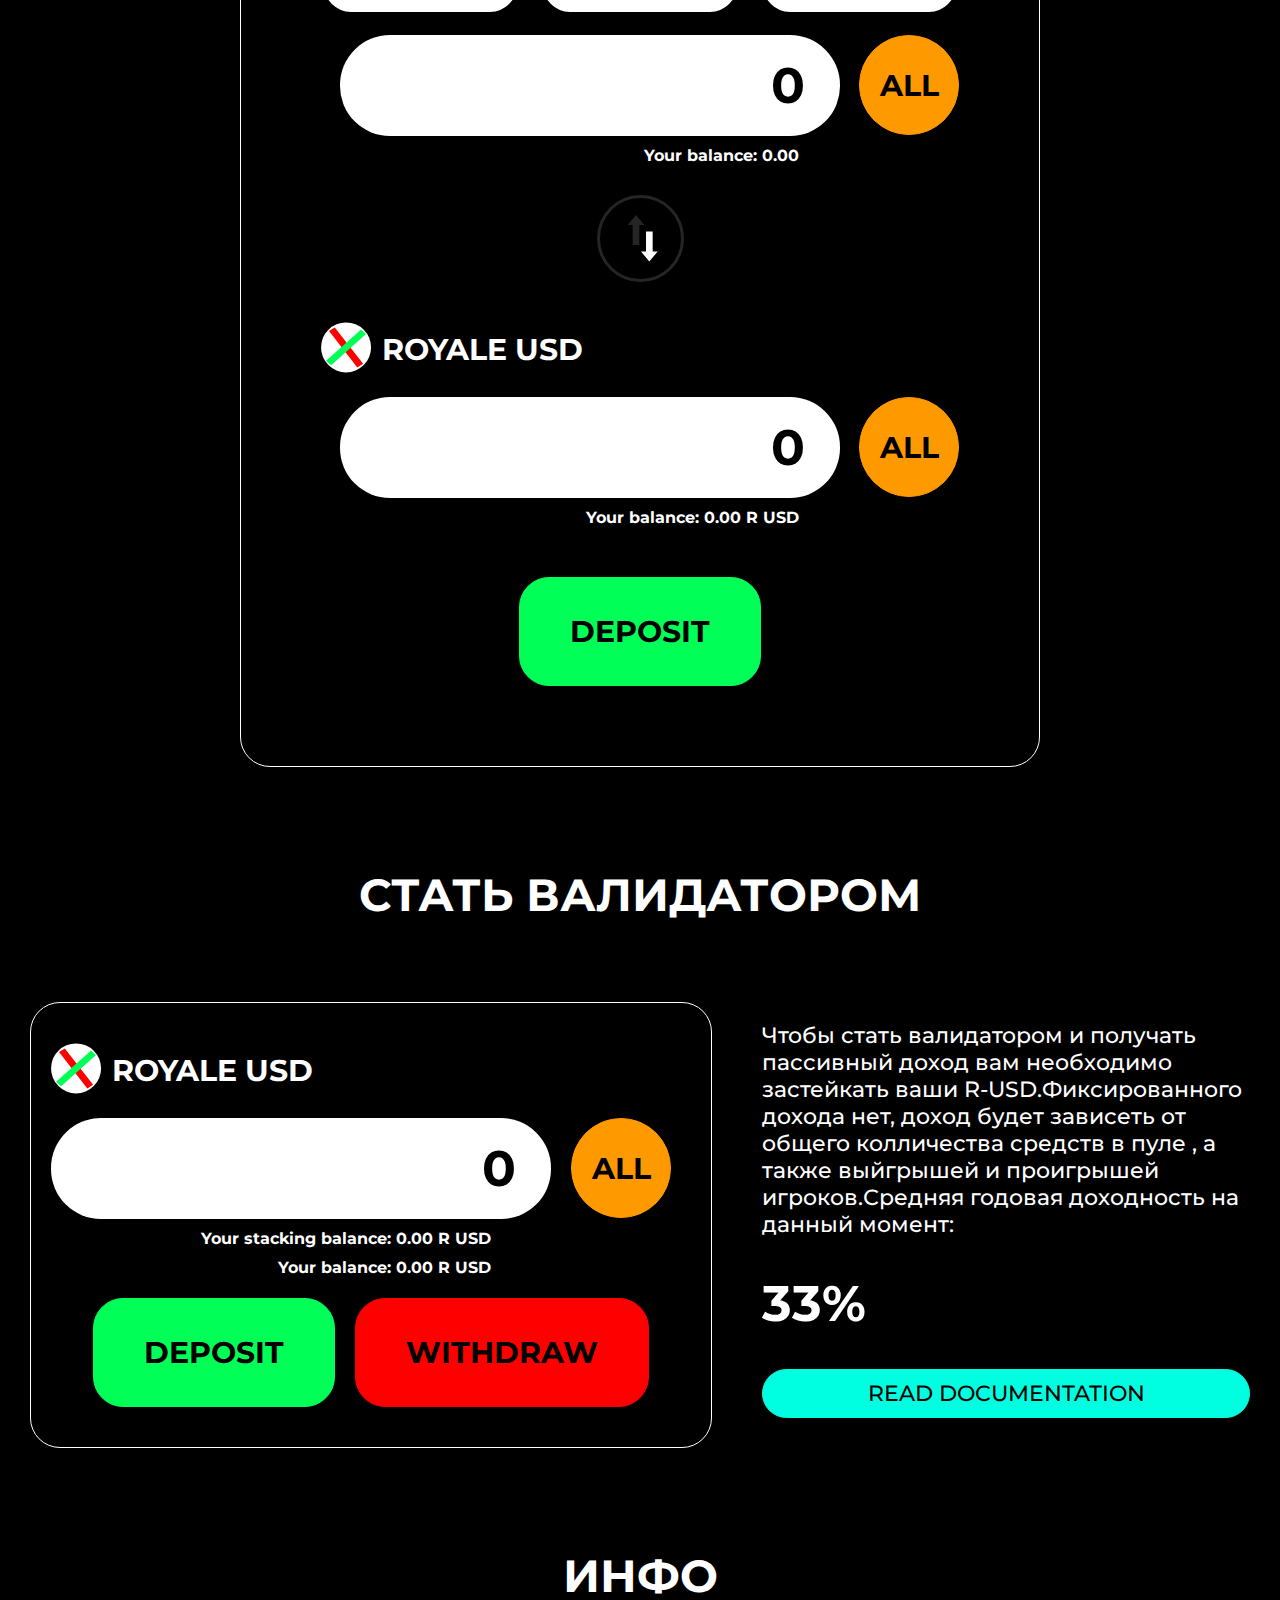
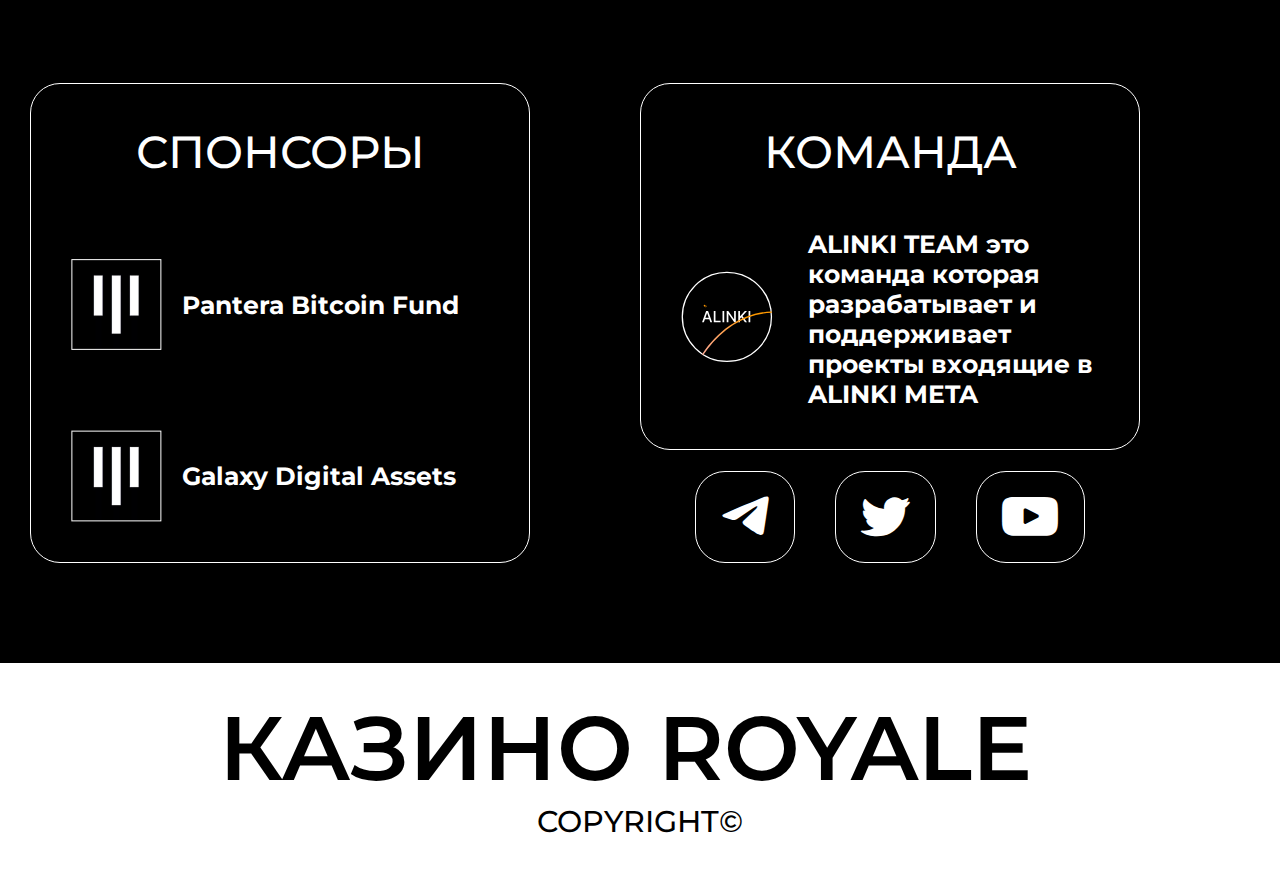
==== commit a13583d0: "Update index.html" ====
--- a/index/index.html
+++ b/index/index.html
@@ -16,7 +16,7 @@
                     <div class="header__top">
                         <div class="header__title title-logo">КАЗИНО ROYALE</div>
                         <div class="header__logo">
-                            <img class="logo" src="..\img\logo\upDownLOGO.svg" alt="">
+                            <img class="logo" src="..\img\logo\mainLOGO.svg" alt="">
                         </div>
                         <div class="header__socials">
 
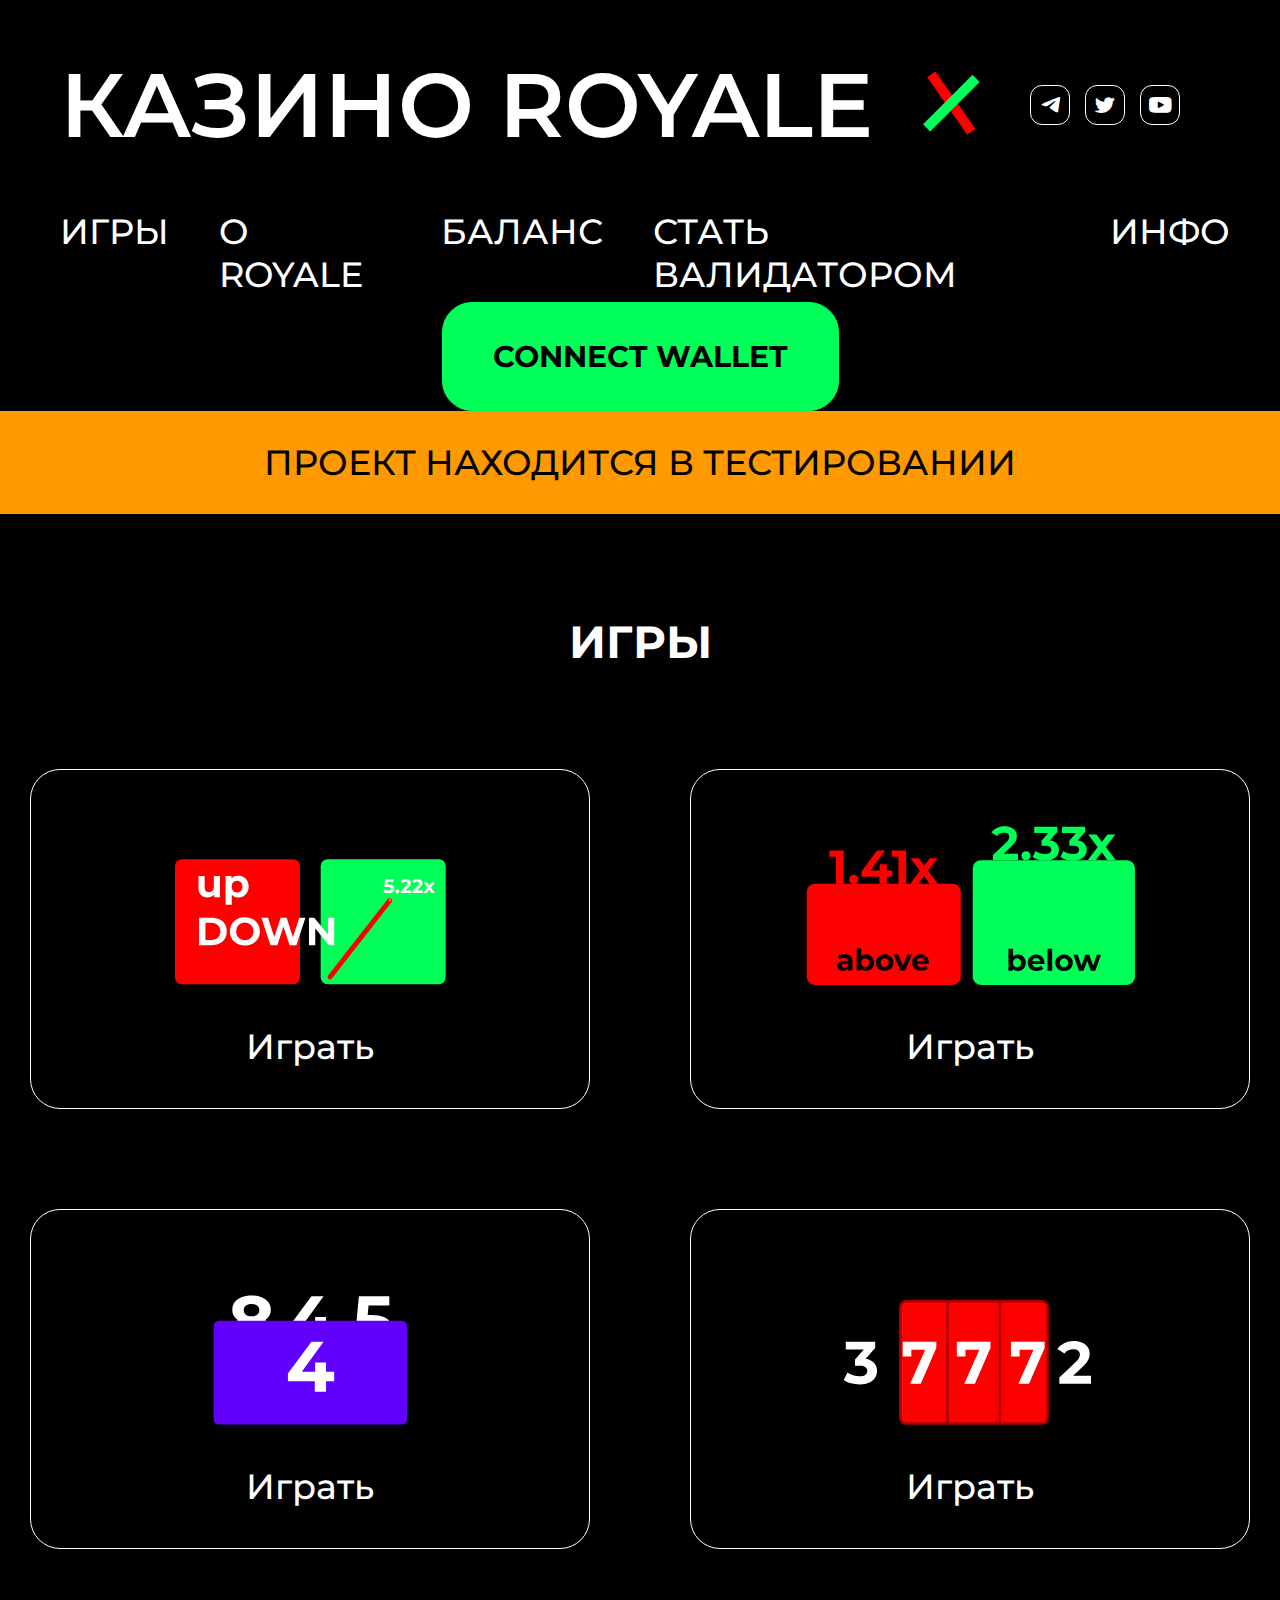
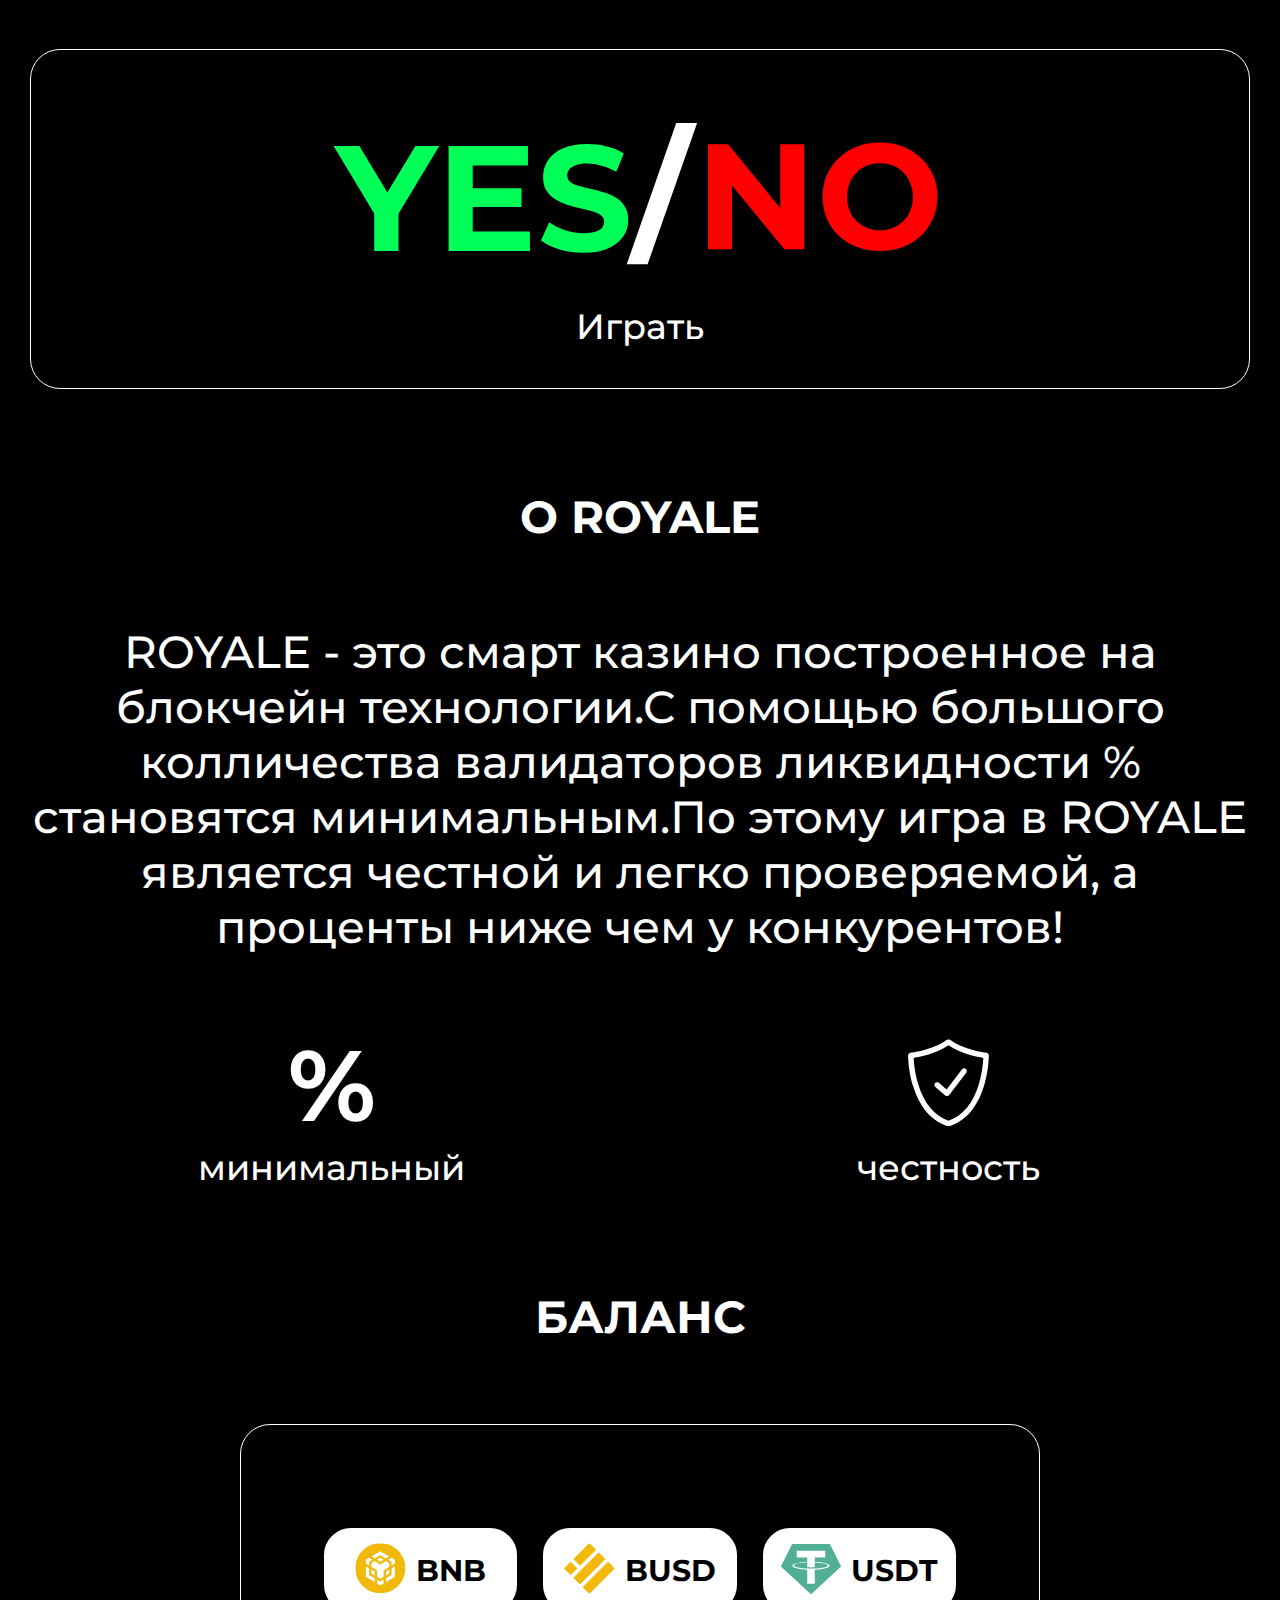
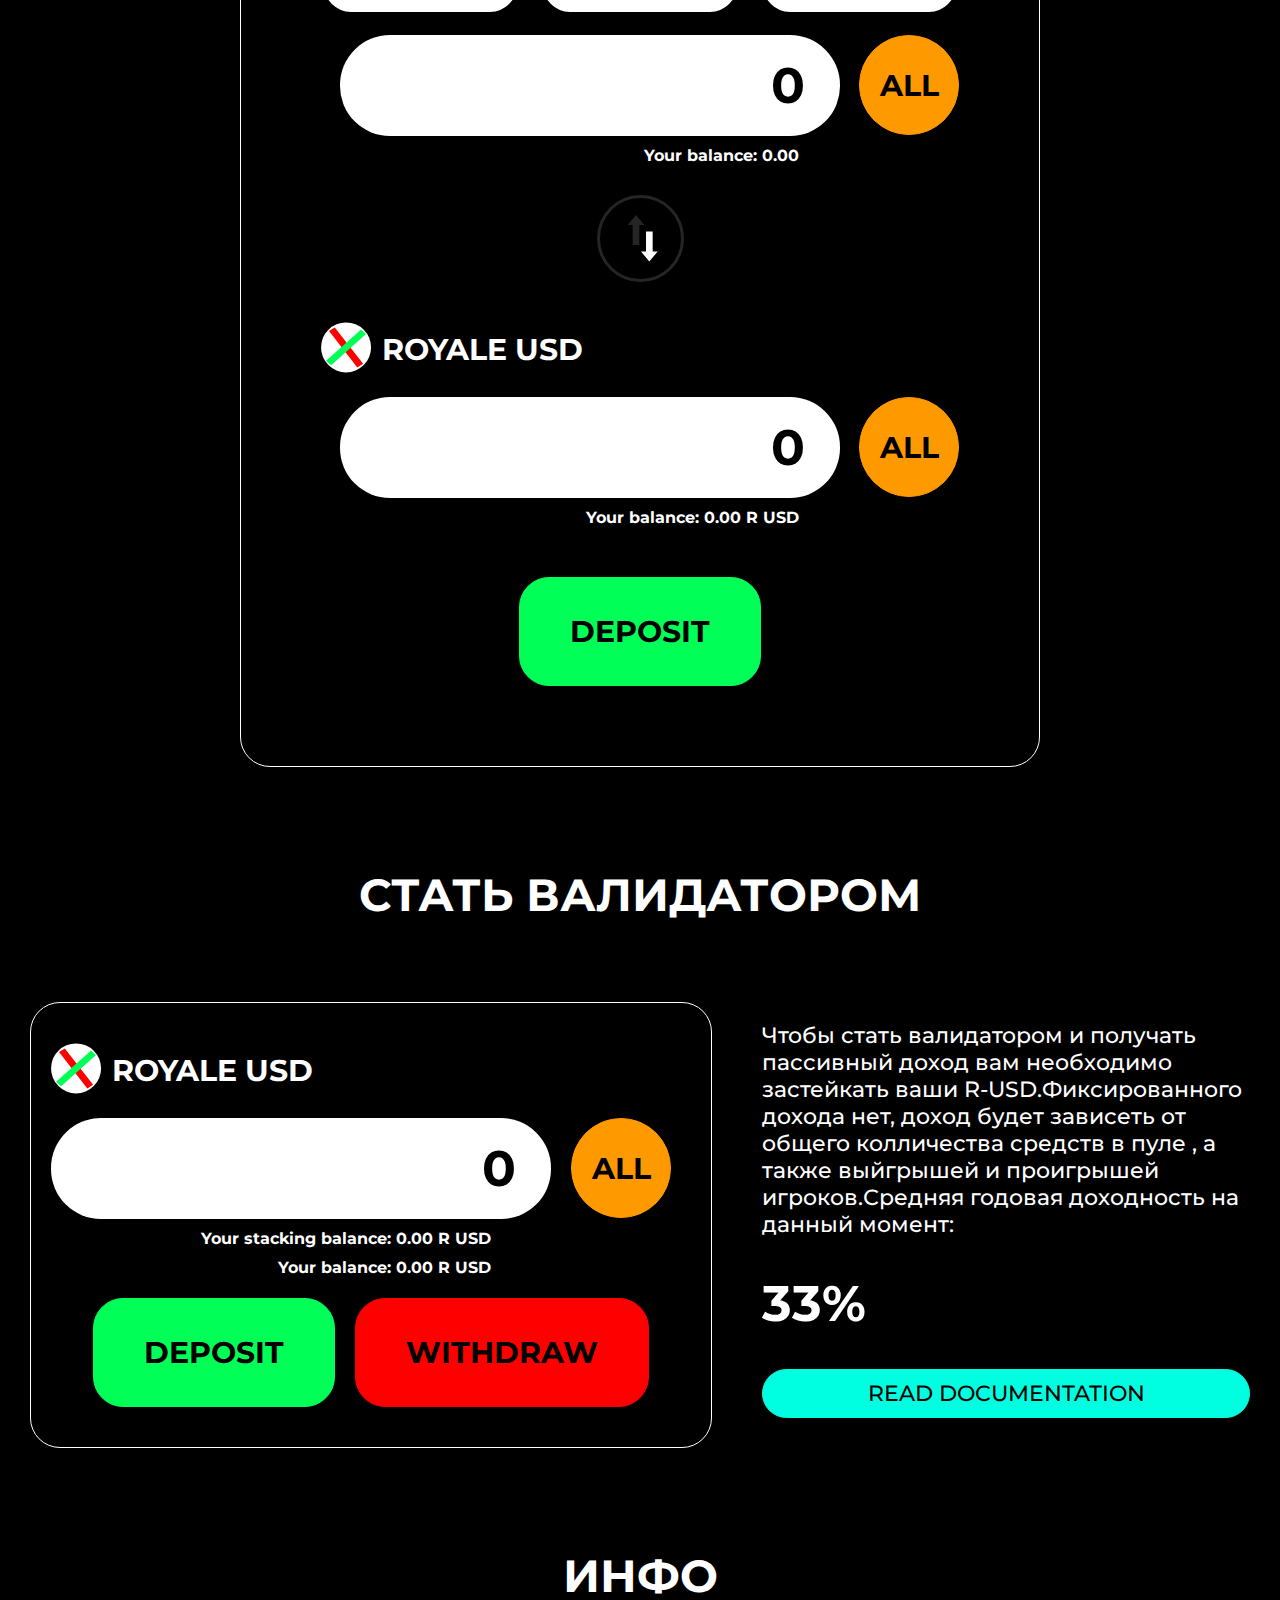
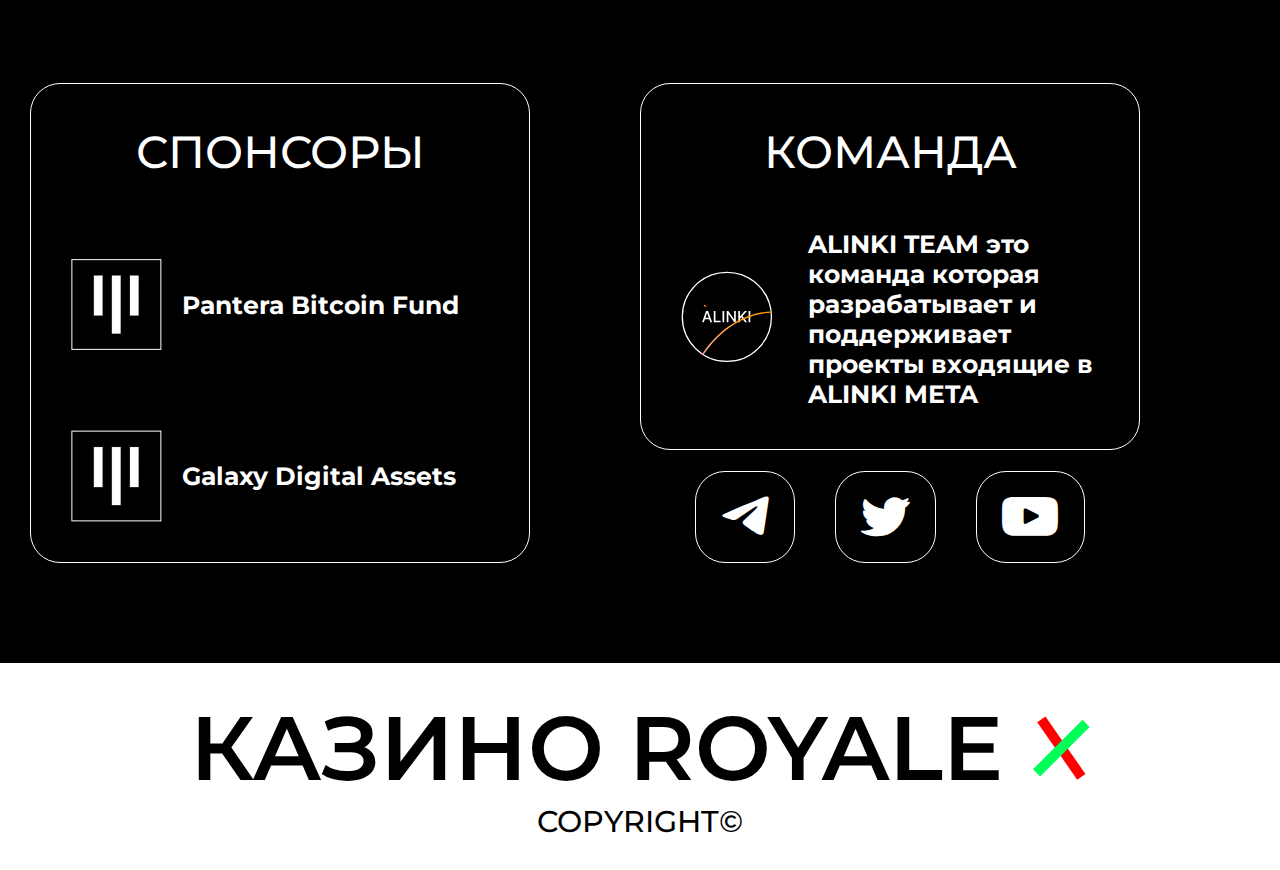
==== commit 0a43b940: "Update index.html" ====
--- a/index/index.html
+++ b/index/index.html
@@ -282,7 +282,7 @@
         <div class="container">
             <div class="footer__logo">
                 <div class="footer__title">КАЗИНО ROYALE</div>
-                <img class="logo" src="..\img\logo\mainLogo.svg" alt="">
+                <img class="logo" src="..\img\logo\mainLOGO.svg" alt="">
             </div>
             <div class="copyright">COPYRIGHT©</div>
         </div>
